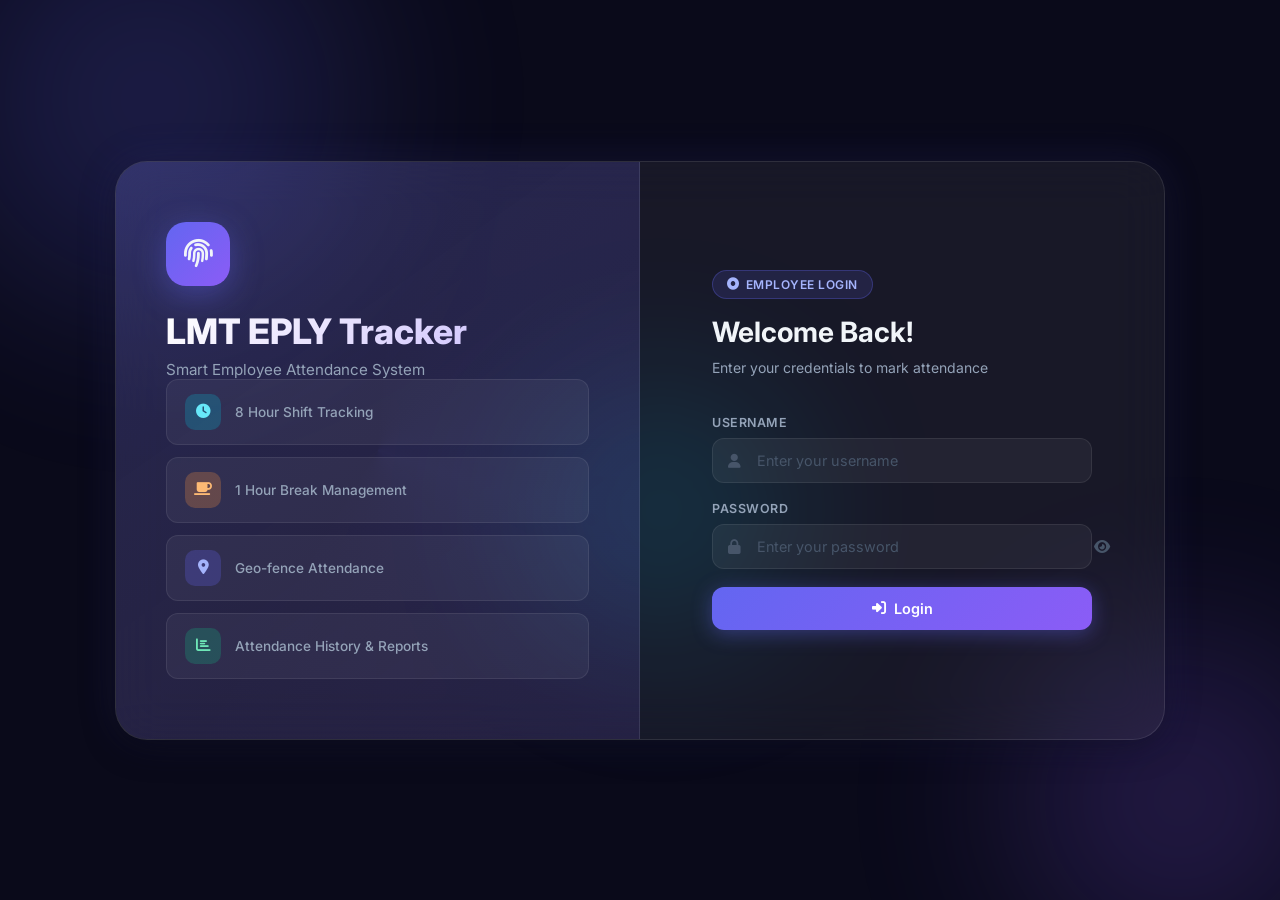
==== frontend/dashboard.html @ 4c21ff65 "Initial commit" ====
<!DOCTYPE html>
<html lang="en">
<head>
    <meta charset="UTF-8">
    <meta name="viewport" content="width=device-width, initial-scale=1.0, viewport-fit=cover">
    <meta name="theme-color" content="#0a0a1a">
    <meta name="mobile-web-app-capable" content="yes">
    <meta name="apple-mobile-web-app-status-bar-style" content="black-translucent">
    <link rel="icon" href="images/icon-192.png">
    <title>Dashboard — LMT EPLY Tracker</title>
    <link rel="manifest" href="manifest.json">
    <link rel="stylesheet" href="css/style.css">
    <link rel="stylesheet" href="https://cdnjs.cloudflare.com/ajax/libs/font-awesome/6.4.0/css/all.min.css">
</head>
<body class="dashboard-body">

<div class="bg-orbs"><div class="orb orb-1"></div><div class="orb orb-2"></div><div class="orb orb-3"></div></div>

<!-- NAVBAR -->
<nav class="navbar">
    <div class="nav-brand">
        <div class="nav-brand-icon"><i class="fas fa-fingerprint"></i></div>
        <span>LMT EPLY Tracker</span>
    </div>
    <div class="nav-center">
        <span class="nav-date" id="currentDate"></span>
        <span class="nav-time" id="currentTime"></span>
    </div>
    <div class="nav-right">
        <!-- Admin Panel link — sirf admin ko dikhega -->
        <a href="admin-panel.html" id="adminLink" class="nav-tab-btn" style="display:none;">
            <i class="fas fa-shield-halved"></i> Admin Panel
        </a>
        <div class="nav-employee">
            <div class="avatar" id="navAvatar">A</div>
            <div class="nav-info">
                <span class="nav-name" id="navName">Loading...</span>
                <span class="nav-dept" id="navDept">—</span>
            </div>
        </div>
        <button class="btn-logout" onclick="handleLogout()">
            <i class="fas fa-arrow-right-from-bracket"></i> Logout
        </button>
    </div>
</nav>

<div class="dashboard-container">

    <!-- Welcome -->
    <div class="welcome-banner">
        <div class="welcome-text">
            <h2 id="welcomeMsg">Good Morning!</h2>
            <p id="welcomeSubtitle">Aaj bhi accha kaam karo 💪</p>
        </div>
        <div style="display:flex; gap:12px; align-items:center; flex-wrap:wrap;">
            <div class="shift-badge"><i class="fas fa-briefcase"></i> Shift: 8 Hrs | Break: 1 Hr</div>
            <a href="leave.html" class="shift-badge" style="text-decoration:none; color:inherit; cursor:pointer;">
                <i class="fas fa-calendar-check" style="color:#a5b4fc;"></i>
                Leave: <span id="leaveBalance">—</span>
            </a>
        </div>
    </div>

    <!-- Violation Banner -->
    <div id="violationBanner" class="violation-banner" style="display:none;"></div>

    <!-- Stats -->
    <div class="stats-grid">
        <div class="stat-card">
            <div class="stat-icon green"><i class="fas fa-right-to-bracket"></i></div>
            <div class="stat-info"><span class="stat-label">Login Time</span><span class="stat-value" id="loginTimeDisplay">—</span></div>
        </div>
        <div class="stat-card">
            <div class="stat-icon blue"><i class="fas fa-clock"></i></div>
            <div class="stat-info"><span class="stat-label">Work Hours</span><span class="stat-value" id="workHoursDisplay">0m</span></div>
        </div>
        <div class="stat-card">
            <div class="stat-icon orange"><i class="fas fa-mug-hot"></i></div>
            <div class="stat-info"><span class="stat-label">Break Used</span><span class="stat-value" id="breakTimeDisplay">0m / 60m</span></div>
        </div>
        <div class="stat-card">
            <div class="stat-icon purple"><i class="fas fa-chart-pie"></i></div>
            <div class="stat-info"><span class="stat-label">Status</span><span class="stat-value" id="statusDisplay"><span class="badge badge-present">Present</span></span></div>
        </div>
    </div>

    <!-- Main Panel -->
    <div class="main-panel">

        <!-- Timer Card -->
        <div class="timer-card">
            <div class="card-header">
                <div class="card-header-icon"><i class="fas fa-stopwatch"></i></div>
                <h3>Shift Timer</h3>
                <!-- Geo Status -->
                <div id="geoStatus" class="geo-status" style="margin-left:auto;"></div>
            </div>

            <div class="big-timer" id="shiftTimer">00:00:00</div>

            <div class="progress-section">
                <div class="progress-label"><span>Shift Progress</span><span id="progressPercent">0%</span></div>
                <div class="progress-track"><div class="progress-fill" id="shiftProgress" style="width:0%"></div></div>
                <div class="progress-milestones"><span>0h</span><span>4h</span><span>8h</span></div>
            </div>

            <div class="progress-section">
                <div class="progress-label">
                    <span><i class="fas fa-mug-hot" style="color:#fdba74;margin-right:4px;"></i>Break</span>
                    <span id="breakPercent">0%</span>
                </div>
                <div class="progress-track thin"><div class="progress-fill orange" id="breakProgress" style="width:0%"></div></div>
            </div>

            <!-- Break Active Banner -->
            <div id="breakStatusBanner" class="break-banner" style="display:none;">
                <i class="fas fa-mug-hot fa-beat"></i>
                <div>
                    <div>Break chal rahi hai — <strong id="breakTimer">00:00</strong></div>
                    <small id="breakTypeBadge" style="opacity:0.7; font-size:0.75rem;"></small>
                </div>
            </div>

            <div class="action-buttons">
                <button class="btn-break-start" id="breakStartBtn" onclick="startBreak()">
                    <i class="fas fa-mug-hot"></i> Start Break
                </button>
                <button class="btn-break-end" id="breakEndBtn" onclick="endBreak()" style="display:none;">
                    <i class="fas fa-play"></i> End Break
                </button>
            </div>
        </div>

        <!-- History Card -->
        <div class="history-card">
            <div class="card-header">
                <div class="card-header-icon"><i class="fas fa-calendar-days"></i></div>
                <h3>Attendance History</h3>
            </div>
            <div class="history-table-wrapper">
                <table class="history-table">
                    <thead>
                        <tr><th>Date</th><th>Login</th><th>Logout</th><th>Hours</th><th>Break</th><th>Status</th></tr>
                    </thead>
                    <tbody id="historyTableBody">
                        <tr><td colspan="6" class="loading-row"><i class="fas fa-spinner fa-spin"></i></td></tr>
                    </tbody>
                </table>
            </div>
        </div>

    </div>
</div>

<!-- Logout Modal -->
<div id="logoutModal" class="modal" style="display:none;">
    <div class="modal-box">
        <div class="modal-icon"><i class="fas fa-arrow-right-from-bracket"></i></div>
        <h3>Confirm Logout?</h3>
        <p>Your shift summary will be saved.</p>
        <div class="modal-actions">
            <button class="btn-secondary" onclick="closeModal()"><i class="fas fa-xmark"></i> Cancel</button>
            <button class="btn-danger" onclick="confirmLogout()"><i class="fas fa-check"></i> Logout</button>
        </div>
    </div>
</div>

<!-- Summary Modal -->
<div id="summaryModal" class="modal" style="display:none;">
    <div class="modal-box">
        <div class="modal-icon success"><i class="fas fa-circle-check"></i></div>
        <h3>Aaj Ka Din Khatam! 🎉</h3>
        <div id="summaryContent" class="summary-content"></div>
        <button class="btn-primary" onclick="window.location.href='login.html'">
            <i class="fas fa-home"></i> Go to Login
        </button>
    </div>
</div>

<script src="js/app.js"></script>
<script src="js/dashboard.js"></script>
<script>
    if ('serviceWorker' in navigator) {
        navigator.serviceWorker.register('sw.js').catch(() => {});
    }
</script>
</body>
</html>
---- frontend/css/style.css ----
/* ─────────────────────────────────────────
   ROOT VARIABLES & RESET
───────────────────────────────────────── */
@import url('https://fonts.googleapis.com/css2?family=Inter:wght@300;400;500;600;700;800&display=swap');

* {
    margin: 0;
    padding: 0;
    box-sizing: border-box;
}

:root {
    --primary: #6366f1;
    --primary-glow: rgba(99,102,241,0.4);
    --secondary: #8b5cf6;
    --accent: #06b6d4;
    --success: #10b981;
    --warning: #f59e0b;
    --danger: #f43f5e;
    --orange: #fb923c;

    --bg-dark: #0a0a1a;
    --bg-card: rgba(255,255,255,0.04);
    --bg-card-hover: rgba(255,255,255,0.07);
    --glass: rgba(255,255,255,0.06);
    --glass-border: rgba(255,255,255,0.1);

    --text: #f1f5f9;
    --text-muted: #94a3b8;
    --text-dim: #475569;

    --radius: 16px;
    --radius-lg: 24px;
    --radius-xl: 32px;
    --shadow-glow: 0 0 40px rgba(99,102,241,0.15);
    --shadow-card: 0 8px 32px rgba(0,0,0,0.4);
    --transition: all 0.3s cubic-bezier(0.4,0,0.2,1);
}

body {
    font-family: 'Inter', sans-serif;
    background: var(--bg-dark);
    color: var(--text);
    min-height: 100vh;
    overflow-x: hidden;
}

/* ─────────────────────────────────────────
   ANIMATED BACKGROUND
───────────────────────────────────────── */
.bg-orbs {
    position: fixed;
    inset: 0;
    pointer-events: none;
    z-index: 0;
    overflow: hidden;
}

.orb {
    position: absolute;
    border-radius: 50%;
    filter: blur(80px);
    opacity: 0.25;
    animation: drift 12s ease-in-out infinite alternate;
}

.orb-1 {
    width: 500px; height: 500px;
    background: radial-gradient(circle, #6366f1, transparent);
    top: -150px; left: -100px;
    animation-delay: 0s;
}
.orb-2 {
    width: 400px; height: 400px;
    background: radial-gradient(circle, #8b5cf6, transparent);
    bottom: -100px; right: -100px;
    animation-delay: 3s;
}
.orb-3 {
    width: 300px; height: 300px;
    background: radial-gradient(circle, #06b6d4, transparent);
    top: 40%; left: 40%;
    animation-delay: 6s;
}

@keyframes drift {
    0%   { transform: translate(0, 0) scale(1); }
    100% { transform: translate(30px, 40px) scale(1.1); }
}


/* ─────────────────────────────────────────
   LOGIN PAGE
───────────────────────────────────────── */
.login-body {
    display: flex;
    align-items: center;
    justify-content: center;
    min-height: 100vh;
    padding: 20px;
    position: relative;
}

.login-wrapper {
    position: relative;
    z-index: 1;
    width: 100%;
    max-width: 1050px;
    display: grid;
    grid-template-columns: 1fr 1fr;
    gap: 0;
    background: var(--glass);
    border: 1px solid var(--glass-border);
    border-radius: var(--radius-xl);
    overflow: hidden;
    backdrop-filter: blur(24px);
    box-shadow: var(--shadow-card), var(--shadow-glow);
}

/* Left Panel */
.login-left {
    padding: 60px 50px;
    background: linear-gradient(145deg, rgba(99,102,241,0.2), rgba(139,92,246,0.1));
    border-right: 1px solid var(--glass-border);
    display: flex;
    flex-direction: column;
    justify-content: space-between;
    position: relative;
    overflow: hidden;
}

.login-left::before {
    content: '';
    position: absolute;
    top: -50%;
    left: -50%;
    width: 200%;
    height: 200%;
    background: conic-gradient(from 0deg, transparent 0%, rgba(99,102,241,0.05) 30%, transparent 60%);
    animation: rotate 20s linear infinite;
}

@keyframes rotate {
    to { transform: rotate(360deg); }
}

.brand-section {
    position: relative;
    z-index: 1;
}

.brand-logo {
    width: 64px;
    height: 64px;
    background: linear-gradient(135deg, var(--primary), var(--secondary));
    border-radius: 20px;
    display: flex;
    align-items: center;
    justify-content: center;
    font-size: 1.8rem;
    margin-bottom: 24px;
    box-shadow: 0 8px 32px var(--primary-glow);
}

.brand-section h1 {
    font-size: 2.2rem;
    font-weight: 800;
    background: linear-gradient(135deg, #fff 0%, #c4b5fd 100%);
    -webkit-background-clip: text;
    -webkit-text-fill-color: transparent;
    background-clip: text;
    margin-bottom: 8px;
}

.brand-section p {
    color: var(--text-muted);
    font-size: 0.95rem;
}

.features-list {
    position: relative;
    z-index: 1;
    display: flex;
    flex-direction: column;
    gap: 12px;
}

.feature-chip {
    display: flex;
    align-items: center;
    gap: 14px;
    padding: 14px 18px;
    background: rgba(255,255,255,0.05);
    border: 1px solid rgba(255,255,255,0.08);
    border-radius: 12px;
    transition: var(--transition);
}

.feature-chip:hover {
    background: rgba(255,255,255,0.09);
    border-color: rgba(99,102,241,0.4);
    transform: translateX(4px);
}

.feature-chip-icon {
    width: 36px;
    height: 36px;
    border-radius: 10px;
    display: flex;
    align-items: center;
    justify-content: center;
    font-size: 0.9rem;
    flex-shrink: 0;
}

.ic-purple { background: rgba(99,102,241,0.25); color: #a5b4fc; }
.ic-cyan   { background: rgba(6,182,212,0.25);  color: #67e8f9; }
.ic-orange { background: rgba(251,146,60,0.25); color: #fdba74; }
.ic-green  { background: rgba(16,185,129,0.25); color: #6ee7b7; }

.feature-chip span {
    font-size: 0.85rem;
    color: var(--text-muted);
    font-weight: 500;
}

/* Right Panel */
.login-right {
    padding: 60px 50px;
    display: flex;
    align-items: center;
    justify-content: center;
}

.login-box {
    width: 100%;
    max-width: 380px;
}

.login-header {
    margin-bottom: 36px;
}

.login-header .step-badge {
    display: inline-flex;
    align-items: center;
    gap: 6px;
    padding: 6px 14px;
    background: rgba(99,102,241,0.15);
    border: 1px solid rgba(99,102,241,0.3);
    border-radius: 20px;
    font-size: 0.75rem;
    color: #a5b4fc;
    font-weight: 600;
    text-transform: uppercase;
    letter-spacing: 0.5px;
    margin-bottom: 16px;
}

.login-header h2 {
    font-size: 1.75rem;
    font-weight: 700;
    color: var(--text);
    margin-bottom: 8px;
}

.login-header p {
    color: var(--text-muted);
    font-size: 0.875rem;
    line-height: 1.6;
}

/* Steps */
.step { display: none; }
.step.active { display: block; }

/* Input Groups */
.input-group {
    margin-bottom: 18px;
}

.input-label {
    display: block;
    font-size: 0.78rem;
    font-weight: 600;
    color: var(--text-muted);
    margin-bottom: 8px;
    text-transform: uppercase;
    letter-spacing: 0.5px;
}

.input-wrap {
    position: relative;
}

.input-wrap i {
    position: absolute;
    left: 16px;
    top: 50%;
    transform: translateY(-50%);
    color: var(--text-dim);
    font-size: 0.9rem;
    z-index: 1;
}

.input-wrap input {
    width: 100%;
    padding: 13px 16px 13px 44px;
    background: rgba(255,255,255,0.05);
    border: 1px solid rgba(255,255,255,0.08);
    border-radius: 12px;
    font-family: 'Inter', sans-serif;
    font-size: 0.9rem;
    color: var(--text);
    outline: none;
    transition: var(--transition);
}

.input-wrap input::placeholder { color: var(--text-dim); }

.input-wrap input:focus {
    border-color: rgba(99,102,241,0.6);
    background: rgba(99,102,241,0.08);
    box-shadow: 0 0 0 3px rgba(99,102,241,0.1);
}

.toggle-pass {
    position: absolute;
    right: 14px;
    top: 50%;
    transform: translateY(-50%);
    background: none;
    border: none;
    cursor: pointer;
    color: var(--text-dim);
    font-size: 0.9rem;
    z-index: 1;
    transition: color 0.2s;
}
.toggle-pass:hover { color: var(--text-muted); }

/* Buttons */
.btn-primary {
    width: 100%;
    padding: 13px;
    background: linear-gradient(135deg, var(--primary), var(--secondary));
    color: white;
    border: none;
    border-radius: 12px;
    font-family: 'Inter', sans-serif;
    font-size: 0.9rem;
    font-weight: 600;
    cursor: pointer;
    transition: var(--transition);
    display: flex;
    align-items: center;
    justify-content: center;
    gap: 8px;
    box-shadow: 0 4px 20px var(--primary-glow);
}

.btn-primary:hover {
    transform: translateY(-2px);
    box-shadow: 0 8px 30px var(--primary-glow);
}

.btn-primary:disabled {
    opacity: 0.4;
    cursor: not-allowed;
    transform: none;
    box-shadow: none;
}

.btn-secondary {
    padding: 12px 22px;
    background: rgba(255,255,255,0.05);
    color: var(--text-muted);
    border: 1px solid rgba(255,255,255,0.1);
    border-radius: 12px;
    font-family: 'Inter', sans-serif;
    font-size: 0.875rem;
    font-weight: 500;
    cursor: pointer;
    transition: var(--transition);
    display: flex;
    align-items: center;
    gap: 8px;
}

.btn-secondary:hover {
    background: rgba(255,255,255,0.09);
    color: var(--text);
}

.btn-danger {
    padding: 12px 22px;
    background: linear-gradient(135deg, var(--danger), #e11d48);
    color: white;
    border: none;
    border-radius: 12px;
    font-family: 'Inter', sans-serif;
    font-size: 0.875rem;
    font-weight: 600;
    cursor: pointer;
    transition: var(--transition);
    display: flex;
    align-items: center;
    gap: 8px;
    box-shadow: 0 4px 20px rgba(244,63,94,0.3);
}

.btn-danger:hover {
    transform: translateY(-2px);
    box-shadow: 0 8px 30px rgba(244,63,94,0.4);
}

/* Face Section */
.face-verify-section h3 {
    font-size: 1rem;
    font-weight: 600;
    margin-bottom: 6px;
    color: var(--text);
}
.face-verify-section > p {
    color: var(--text-muted);
    font-size: 0.82rem;
    margin-bottom: 18px;
}

.camera-container {
    position: relative;
    width: 100%;
    max-width: 320px;
    margin: 0 auto 14px;
    border-radius: var(--radius);
    overflow: hidden;
    background: #000;
    border: 1px solid var(--glass-border);
    box-shadow: 0 0 30px rgba(99,102,241,0.2);
}

#video {
    width: 100%;
    display: block;
    border-radius: var(--radius);
}

.face-overlay {
    position: absolute;
    top: 0; left: 0;
    width: 100%; height: 100%;
}

.camera-frame {
    position: absolute;
    inset: 0;
    pointer-events: none;
}

.corner {
    position: absolute;
    width: 22px; height: 22px;
    border-color: var(--primary);
    border-style: solid;
}
.corner.tl { top: 12px; left: 12px; border-width: 3px 0 0 3px; border-radius: 4px 0 0 0; }
.corner.tr { top: 12px; right: 12px; border-width: 3px 3px 0 0; border-radius: 0 4px 0 0; }
.corner.bl { bottom: 12px; left: 12px; border-width: 0 0 3px 3px; border-radius: 0 0 0 4px; }
.corner.br { bottom: 12px; right: 12px; border-width: 0 3px 3px 0; border-radius: 0 0 4px 0; }

.face-status {
    text-align: center;
    font-size: 0.82rem;
    padding: 10px 14px;
    border-radius: 10px;
    background: rgba(255,255,255,0.04);
    border: 1px solid rgba(255,255,255,0.08);
    color: var(--text-muted);
    margin-bottom: 14px;
}

.face-status.success {
    background: rgba(16,185,129,0.1);
    border-color: rgba(16,185,129,0.3);
    color: #6ee7b7;
}

.face-status.error {
    background: rgba(244,63,94,0.1);
    border-color: rgba(244,63,94,0.3);
    color: #fda4af;
}

.face-actions {
    display: flex;
    gap: 10px;
}
.face-actions .btn-primary { flex: 1; }

/* Loading */
.loading-screen {
    text-align: center;
    padding: 50px 0;
}

.spinner-large {
    width: 52px; height: 52px;
    border: 3px solid rgba(99,102,241,0.15);
    border-top: 3px solid var(--primary);
    border-radius: 50%;
    animation: spin 0.8s linear infinite;
    margin: 0 auto 18px;
}

@keyframes spin { to { transform: rotate(360deg); } }

/* Error Message */
.error-msg {
    margin-top: 14px;
    padding: 12px 16px;
    background: rgba(244,63,94,0.1);
    border: 1px solid rgba(244,63,94,0.25);
    color: #fda4af;
    border-radius: 10px;
    font-size: 0.82rem;
    display: flex;
    align-items: center;
    gap: 10px;
}


/* ─────────────────────────────────────────
   DASHBOARD
───────────────────────────────────────── */
.dashboard-body {
    background: var(--bg-dark);
    min-height: 100vh;
    position: relative;
}

/* Navbar */
.navbar {
    position: sticky;
    top: 0;
    z-index: 100;
    height: 68px;
    padding: 0 28px;
    display: flex;
    align-items: center;
    justify-content: space-between;
    background: rgba(10,10,26,0.8);
    border-bottom: 1px solid var(--glass-border);
    backdrop-filter: blur(20px);
}

.nav-brand {
    display: flex;
    align-items: center;
    gap: 10px;
    font-size: 1.2rem;
    font-weight: 800;
}

.nav-brand-icon {
    width: 36px; height: 36px;
    background: linear-gradient(135deg, var(--primary), var(--secondary));
    border-radius: 10px;
    display: flex;
    align-items: center;
    justify-content: center;
    font-size: 0.95rem;
    box-shadow: 0 4px 12px var(--primary-glow);
}

.nav-brand span {
    background: linear-gradient(135deg, #fff, #c4b5fd);
    -webkit-background-clip: text;
    -webkit-text-fill-color: transparent;
    background-clip: text;
}

.nav-center {
    display: flex;
    flex-direction: column;
    align-items: center;
    gap: 1px;
}

.nav-date {
    font-size: 0.72rem;
    color: var(--text-dim);
    font-weight: 500;
}

.nav-time {
    font-size: 1.05rem;
    font-weight: 700;
    color: var(--text);
    font-variant-numeric: tabular-nums;
}

.nav-right {
    display: flex;
    align-items: center;
    gap: 16px;
}

.nav-employee {
    display: flex;
    align-items: center;
    gap: 10px;
}

.avatar {
    width: 38px; height: 38px;
    background: linear-gradient(135deg, var(--primary), var(--secondary));
    border-radius: 50%;
    display: flex;
    align-items: center;
    justify-content: center;
    font-size: 0.85rem;
    color: white;
    font-weight: 700;
    box-shadow: 0 0 0 2px rgba(99,102,241,0.3);
}

.nav-info { display: flex; flex-direction: column; }
.nav-name { font-size: 0.85rem; font-weight: 600; color: var(--text); }
.nav-dept { font-size: 0.72rem; color: var(--text-dim); }

.btn-logout {
    padding: 7px 18px;
    background: rgba(244,63,94,0.1);
    color: #fda4af;
    border: 1px solid rgba(244,63,94,0.25);
    border-radius: 10px;
    font-family: 'Inter', sans-serif;
    font-size: 0.8rem;
    font-weight: 600;
    cursor: pointer;
    transition: var(--transition);
    display: flex;
    align-items: center;
    gap: 7px;
}

.btn-logout:hover {
    background: rgba(244,63,94,0.2);
    border-color: rgba(244,63,94,0.4);
    color: #fff;
}

/* Dashboard Container */
.dashboard-container {
    max-width: 1280px;
    margin: 0 auto;
    padding: 28px 28px 40px;
    position: relative;
    z-index: 1;
}

/* Welcome Banner */
.welcome-banner {
    background: linear-gradient(135deg, rgba(99,102,241,0.2), rgba(139,92,246,0.1));
    border: 1px solid rgba(99,102,241,0.2);
    border-radius: var(--radius-lg);
    padding: 24px 30px;
    display: flex;
    justify-content: space-between;
    align-items: center;
    margin-bottom: 24px;
    backdrop-filter: blur(10px);
    overflow: hidden;
    position: relative;
}

.welcome-banner::before {
    content: '';
    position: absolute;
    top: -40px; right: -40px;
    width: 160px; height: 160px;
    background: radial-gradient(circle, rgba(99,102,241,0.2), transparent 70%);
    border-radius: 50%;
}

.welcome-text h2 {
    font-size: 1.4rem;
    font-weight: 700;
    background: linear-gradient(135deg, #fff, #c4b5fd);
    -webkit-background-clip: text;
    -webkit-text-fill-color: transparent;
    background-clip: text;
    margin-bottom: 4px;
}

.welcome-text p {
    color: var(--text-muted);
    font-size: 0.875rem;
}

.shift-badge {
    display: flex;
    align-items: center;
    gap: 8px;
    padding: 10px 18px;
    background: rgba(255,255,255,0.06);
    border: 1px solid rgba(255,255,255,0.1);
    border-radius: 12px;
    font-size: 0.82rem;
    color: var(--text-muted);
    font-weight: 500;
    white-space: nowrap;
}

.shift-badge i { color: #a5b4fc; }

/* Stats Grid */
.stats-grid {
    display: grid;
    grid-template-columns: repeat(4, 1fr);
    gap: 16px;
    margin-bottom: 24px;
}

.stat-card {
    background: var(--bg-card);
    border: 1px solid var(--glass-border);
    border-radius: var(--radius);
    padding: 20px;
    display: flex;
    align-items: center;
    gap: 14px;
    backdrop-filter: blur(12px);
    transition: var(--transition);
    cursor: default;
}

.stat-card:hover {
    background: var(--bg-card-hover);
    border-color: rgba(99,102,241,0.25);
    transform: translateY(-3px);
    box-shadow: 0 8px 30px rgba(0,0,0,0.3);
}

.stat-icon {
    width: 48px; height: 48px;
    border-radius: 14px;
    display: flex;
    align-items: center;
    justify-content: center;
    font-size: 1.15rem;
    flex-shrink: 0;
}

.stat-icon.green  { background: rgba(16,185,129,0.15); color: #6ee7b7; }
.stat-icon.blue   { background: rgba(59,130,246,0.15); color: #93c5fd; }
.stat-icon.orange { background: rgba(251,146,60,0.15); color: #fdba74; }
.stat-icon.purple { background: rgba(139,92,246,0.15); color: #c4b5fd; }

.stat-info { display: flex; flex-direction: column; gap: 3px; }
.stat-label { font-size: 0.72rem; color: var(--text-dim); font-weight: 600; text-transform: uppercase; letter-spacing: 0.5px; }
.stat-value { font-size: 1.2rem; font-weight: 700; color: var(--text); }

/* Main Panel */
.main-panel {
    display: grid;
    grid-template-columns: 420px 1fr;
    gap: 20px;
}

/* Timer Card */
.timer-card {
    background: var(--bg-card);
    border: 1px solid var(--glass-border);
    border-radius: var(--radius-lg);
    padding: 28px;
    backdrop-filter: blur(12px);
}

.card-header {
    display: flex;
    align-items: center;
    gap: 10px;
    margin-bottom: 24px;
}

.card-header-icon {
    width: 32px; height: 32px;
    background: rgba(99,102,241,0.15);
    border-radius: 9px;
    display: flex;
    align-items: center;
    justify-content: center;
    color: #a5b4fc;
    font-size: 0.85rem;
}

.card-header h3 {
    font-size: 0.9rem;
    font-weight: 600;
    color: var(--text-muted);
}

/* Big Timer */
.big-timer {
    font-size: 3.2rem;
    font-weight: 800;
    text-align: center;
    letter-spacing: 4px;
    margin-bottom: 28px;
    font-variant-numeric: tabular-nums;
    background: linear-gradient(135deg, #fff 0%, #c4b5fd 100%);
    -webkit-background-clip: text;
    -webkit-text-fill-color: transparent;
    background-clip: text;
    text-shadow: none;
}

/* Progress */
.progress-section { margin-bottom: 18px; }

.progress-label {
    display: flex;
    justify-content: space-between;
    font-size: 0.75rem;
    color: var(--text-dim);
    margin-bottom: 7px;
    font-weight: 500;
}

.progress-label span:last-child { color: var(--text-muted); font-weight: 600; }

.progress-track {
    height: 8px;
    background: rgba(255,255,255,0.06);
    border-radius: 20px;
    overflow: hidden;
}

.progress-track.thin { height: 5px; }

.progress-fill {
    height: 100%;
    background: linear-gradient(90deg, var(--primary), var(--secondary));
    border-radius: 20px;
    transition: width 1s ease;
    position: relative;
}

.progress-fill::after {
    content: '';
    position: absolute;
    right: 0; top: 0; bottom: 0;
    width: 6px;
    background: white;
    border-radius: 50%;
    opacity: 0.8;
}

.progress-fill.orange {
    background: linear-gradient(90deg, var(--warning), var(--orange));
}

.progress-milestones {
    display: flex;
    justify-content: space-between;
    font-size: 0.68rem;
    color: var(--text-dim);
    margin-top: 5px;
}

/* Break Banner */
.break-banner {
    background: rgba(251,146,60,0.1);
    border: 1px solid rgba(251,146,60,0.25);
    color: #fdba74;
    padding: 12px 16px;
    border-radius: 12px;
    display: flex;
    align-items: center;
    gap: 10px;
    font-size: 0.85rem;
    font-weight: 500;
    margin-bottom: 18px;
    animation: pulse-border 2s infinite;
}

@keyframes pulse-border {
    0%, 100% { border-color: rgba(251,146,60,0.25); }
    50% { border-color: rgba(251,146,60,0.6); }
}

/* Action Buttons */
.action-buttons { display: flex; gap: 10px; }

.btn-break-start {
    flex: 1;
    padding: 12px;
    background: linear-gradient(135deg, rgba(251,146,60,0.2), rgba(245,158,11,0.15));
    color: #fdba74;
    border: 1px solid rgba(251,146,60,0.3);
    border-radius: 12px;
    font-family: 'Inter', sans-serif;
    font-size: 0.875rem;
    font-weight: 600;
    cursor: pointer;
    transition: var(--transition);
    display: flex;
    align-items: center;
    justify-content: center;
    gap: 8px;
}

.btn-break-start:hover {
    background: linear-gradient(135deg, rgba(251,146,60,0.3), rgba(245,158,11,0.25));
    border-color: rgba(251,146,60,0.5);
    transform: translateY(-2px);
}

.btn-break-end {
    flex: 1;
    padding: 12px;
    background: linear-gradient(135deg, rgba(16,185,129,0.2), rgba(5,150,105,0.15));
    color: #6ee7b7;
    border: 1px solid rgba(16,185,129,0.3);
    border-radius: 12px;
    font-family: 'Inter', sans-serif;
    font-size: 0.875rem;
    font-weight: 600;
    cursor: pointer;
    transition: var(--transition);
    display: flex;
    align-items: center;
    justify-content: center;
    gap: 8px;
}

.btn-break-end:hover {
    background: linear-gradient(135deg, rgba(16,185,129,0.3), rgba(5,150,105,0.25));
    border-color: rgba(16,185,129,0.5);
    transform: translateY(-2px);
}

/* History Card */
.history-card {
    background: var(--bg-card);
    border: 1px solid var(--glass-border);
    border-radius: var(--radius-lg);
    padding: 28px;
    backdrop-filter: blur(12px);
    display: flex;
    flex-direction: column;
}

.history-table-wrapper {
    overflow-x: auto;
    overflow-y: auto;
    max-height: 400px;
    margin-top: 4px;
    flex: 1;
}

.history-table {
    width: 100%;
    border-collapse: collapse;
    font-size: 0.85rem;
}

.history-table thead th {
    padding: 10px 14px;
    text-align: left;
    background: rgba(255,255,255,0.03);
    color: var(--text-dim);
    font-weight: 600;
    font-size: 0.72rem;
    text-transform: uppercase;
    letter-spacing: 0.5px;
    position: sticky;
    top: 0;
    z-index: 1;
    border-bottom: 1px solid var(--glass-border);
}

.history-table tbody td {
    padding: 12px 14px;
    border-bottom: 1px solid rgba(255,255,255,0.04);
    color: var(--text-muted);
}

.history-table tbody tr:hover td {
    background: rgba(255,255,255,0.03);
    color: var(--text);
}

.loading-row {
    text-align: center;
    color: var(--text-dim);
    padding: 30px !important;
}

/* Badges */
.badge {
    padding: 4px 10px;
    border-radius: 20px;
    font-size: 0.72rem;
    font-weight: 600;
    display: inline-block;
}

.badge-present  { background: rgba(16,185,129,0.15); color: #6ee7b7; border: 1px solid rgba(16,185,129,0.25); }
.badge-absent   { background: rgba(244,63,94,0.15);  color: #fda4af; border: 1px solid rgba(244,63,94,0.25); }
.badge-half_day { background: rgba(245,158,11,0.15); color: #fcd34d; border: 1px solid rgba(245,158,11,0.25); }

/* Modal */
.modal {
    position: fixed;
    inset: 0;
    background: rgba(0,0,0,0.7);
    display: flex;
    align-items: center;
    justify-content: center;
    z-index: 1000;
    backdrop-filter: blur(8px);
}

.modal-box {
    background: #0f0f23;
    border: 1px solid var(--glass-border);
    border-radius: var(--radius-lg);
    padding: 40px;
    max-width: 420px;
    width: 90%;
    text-align: center;
    box-shadow: var(--shadow-card), var(--shadow-glow);
    animation: modal-in 0.25s cubic-bezier(0.34,1.56,0.64,1);
}

@keyframes modal-in {
    from { transform: scale(0.85); opacity: 0; }
    to   { transform: scale(1); opacity: 1; }
}

.modal-icon {
    width: 64px; height: 64px;
    background: rgba(244,63,94,0.15);
    color: #fda4af;
    border: 1px solid rgba(244,63,94,0.25);
    border-radius: 50%;
    display: flex;
    align-items: center;
    justify-content: center;
    font-size: 1.6rem;
    margin: 0 auto 20px;
}

.modal-icon.success {
    background: rgba(16,185,129,0.15);
    color: #6ee7b7;
    border-color: rgba(16,185,129,0.25);
}

.modal-box h3 {
    font-size: 1.2rem;
    font-weight: 700;
    color: var(--text);
    margin-bottom: 8px;
}

.modal-box p {
    color: var(--text-muted);
    margin-bottom: 24px;
    font-size: 0.875rem;
}

.modal-actions {
    display: flex;
    gap: 10px;
    justify-content: center;
}

/* Summary */
.summary-content {
    background: rgba(255,255,255,0.03);
    border: 1px solid var(--glass-border);
    border-radius: var(--radius);
    padding: 16px;
    margin-bottom: 24px;
    text-align: left;
}

.summary-row {
    display: flex;
    justify-content: space-between;
    padding: 8px 0;
    border-bottom: 1px solid rgba(255,255,255,0.05);
    font-size: 0.875rem;
}

.summary-row:last-child { border-bottom: none; }
.summary-row .label { color: var(--text-dim); }
.summary-row .value { font-weight: 600; color: var(--text); }

/* Scrollbar */
::-webkit-scrollbar { width: 5px; height: 5px; }
::-webkit-scrollbar-track { background: transparent; }
::-webkit-scrollbar-thumb { background: rgba(255,255,255,0.1); border-radius: 10px; }
::-webkit-scrollbar-thumb:hover { background: rgba(255,255,255,0.2); }

/* ─────────────────────────────────────────
   RESPONSIVE
───────────────────────────────────────── */
@media (max-width: 900px) {
    .login-wrapper { grid-template-columns: 1fr; }
    .login-left { padding: 36px 30px; }
    .features-list { display: none; }
    .stats-grid { grid-template-columns: repeat(2, 1fr); }
    .main-panel { grid-template-columns: 1fr; }
    .nav-center { display: none; }
}

@media (max-width: 600px) {
    .stats-grid { grid-template-columns: 1fr 1fr; }
    .navbar { padding: 0 16px; }
    .dashboard-container { padding: 16px; }
    .welcome-banner { flex-direction: column; gap: 14px; text-align: center; }
    .shift-badge { display: none; }
    .login-left { display: none; }
    .login-wrapper { grid-template-columns: 1fr; max-width: 420px; }
    .login-right { padding: 40px 28px; }
}

/* ── TOAST ───────────────────────────────────────────────────────────────── */
#toast-container {
    position: fixed; bottom: 24px; right: 24px;
    display: flex; flex-direction: column; gap: 10px; z-index: 9999;
}
.toast {
    padding: 13px 20px;
    border-radius: 12px;
    font-size: 0.875rem; font-weight: 500;
    display: flex; align-items: center; gap: 10px;
    backdrop-filter: blur(16px);
    border: 1px solid var(--glass-border);
    transform: translateX(120%);
    transition: transform 0.35s cubic-bezier(0.34,1.56,0.64,1);
    max-width: 320px;
}
.toast.show { transform: translateX(0); }
.toast-success { background: rgba(16,185,129,0.15); color: #6ee7b7; border-color: rgba(16,185,129,0.3); }
.toast-error   { background: rgba(244,63,94,0.15);  color: #fda4af; border-color: rgba(244,63,94,0.3); }
.toast-warning { background: rgba(245,158,11,0.15); color: #fcd34d; border-color: rgba(245,158,11,0.3); }
.toast-info    { background: rgba(99,102,241,0.15); color: #a5b4fc; border-color: rgba(99,102,241,0.3); }

/* ── GEO STATUS ──────────────────────────────────────────────────────────── */
.geo-status {
    display: flex; align-items: center; gap: 6px;
    padding: 5px 12px; border-radius: 20px;
    font-size: 0.75rem; font-weight: 600;
}
.geo-inside  { background: rgba(16,185,129,0.12); color: #6ee7b7; border: 1px solid rgba(16,185,129,0.25); }
.geo-outside { background: rgba(244,63,94,0.12);  color: #fda4af; border: 1px solid rgba(244,63,94,0.25); }
.geo-dist { font-weight: 700; margin-left: 3px; }

/* ── VIOLATION BANNER ────────────────────────────────────────────────────── */
.violation-banner {
    background: rgba(245,158,11,0.1);
    border: 1px solid rgba(245,158,11,0.3);
    color: #fcd34d;
    padding: 12px 20px; border-radius: 12px;
    margin-bottom: 20px;
    display: flex; align-items: center; gap: 12px;
    font-size: 0.875rem; font-weight: 500;
    animation: pulse-border 2s infinite;
}

/* ── ADMIN PANEL ─────────────────────────────────────────────────────────── */
.nav-tab-btn {
    padding: 7px 18px;
    background: rgba(255,255,255,0.05);
    border: 1px solid rgba(255,255,255,0.1);
    border-radius: 10px;
    color: var(--text-muted);
    font-size: 0.8rem; font-weight: 600;
    cursor: pointer; text-decoration: none;
    transition: var(--transition);
    font-family: 'Inter', sans-serif;
}
.nav-tab-btn:hover, .nav-tab-btn.active {
    background: rgba(99,102,241,0.15);
    border-color: rgba(99,102,241,0.3);
    color: #a5b4fc;
}

.tab-bar {
    display: flex; gap: 10px; flex-wrap: wrap;
    margin-bottom: 24px;
    padding: 6px;
    background: var(--bg-card);
    border: 1px solid var(--glass-border);
    border-radius: var(--radius);
}
.tab-btn {
    padding: 9px 18px;
    background: transparent; border: none;
    color: var(--text-muted); font-family: 'Inter', sans-serif;
    font-size: 0.85rem; font-weight: 600;
    border-radius: 10px; cursor: pointer;
    display: flex; align-items: center; gap: 7px;
    transition: var(--transition);
}
.tab-btn:hover  { background: rgba(255,255,255,0.05); color: var(--text); }
.tab-btn.active { background: rgba(99,102,241,0.15); color: #a5b4fc; }

.tab-content { display: none; }
.tab-content.active { display: block; }

.admin-summary-grid {
    display: grid; grid-template-columns: repeat(4,1fr); gap: 16px; margin-bottom: 24px;
}
.admin-stat-card {
    background: var(--bg-card);
    border: 1px solid var(--glass-border);
    border-radius: var(--radius);
    padding: 20px; text-align: center;
    transition: var(--transition);
}
.admin-stat-card:hover { transform: translateY(-3px); }
.admin-stat-card.green { border-color: rgba(16,185,129,0.25); }
.admin-stat-card.orange { border-color: rgba(251,146,60,0.25); }
.admin-stat-card.red  { border-color: rgba(244,63,94,0.25); }
.admin-stat-card.blue { border-color: rgba(99,102,241,0.25); }
.asn { font-size: 2.2rem; font-weight: 800; color: var(--text); }
.asl { font-size: 0.75rem; color: var(--text-dim); font-weight: 600; text-transform: uppercase; letter-spacing: 0.5px; margin-top: 4px; }

.admin-sections { display: grid; grid-template-columns: repeat(3,1fr); gap: 16px; margin-bottom: 16px; }
.admin-section { background: var(--bg-card); border: 1px solid var(--glass-border); border-radius: var(--radius); padding: 18px; }
.admin-section h4 { font-size: 0.85rem; font-weight: 600; color: var(--text-muted); margin-bottom: 14px; display: flex; align-items: center; gap: 8px; }
.dot { width: 8px; height: 8px; border-radius: 50%; flex-shrink: 0; }
.dot.green { background: #10b981; }
.dot.orange { background: #fb923c; }
.dot.red { background: #f43f5e; }

.emp-list { display: flex; flex-direction: column; gap: 8px; max-height: 300px; overflow-y: auto; }
.emp-chip { display: flex; align-items: center; gap: 10px; padding: 10px; background: rgba(255,255,255,0.03); border: 1px solid rgba(255,255,255,0.06); border-radius: 10px; }
.emp-avatar { width: 32px; height: 32px; border-radius: 50%; background: linear-gradient(135deg,var(--primary),var(--secondary)); display: flex; align-items: center; justify-content: center; color: white; font-size: 0.75rem; font-weight: 700; flex-shrink: 0; }
.emp-info { flex: 1; min-width: 0; }
.emp-name { display: block; font-size: 0.83rem; font-weight: 600; color: var(--text); white-space: nowrap; overflow: hidden; text-overflow: ellipsis; }
.emp-meta { display: block; font-size: 0.72rem; color: var(--text-dim); }
.emp-time { font-size: 0.75rem; color: var(--text-muted); flex-shrink: 0; }
.emp-empty { text-align: center; color: var(--text-dim); padding: 16px; font-size: 0.83rem; }
.viol-tag { background: rgba(244,63,94,0.15); color: #fda4af; border: 1px solid rgba(244,63,94,0.25); border-radius: 6px; padding: 2px 8px; font-size: 0.7rem; font-weight: 700; }

.btn-refresh { padding: 9px 20px; background: rgba(99,102,241,0.1); border: 1px solid rgba(99,102,241,0.25); border-radius: 10px; color: #a5b4fc; font-family: 'Inter', sans-serif; font-size: 0.85rem; font-weight: 600; cursor: pointer; display: flex; align-items: center; gap: 7px; transition: var(--transition); }
.btn-refresh:hover { background: rgba(99,102,241,0.2); }

/* Violations */
.viol-card { background: var(--bg-card); border: 1px solid rgba(244,63,94,0.2); border-radius: var(--radius); padding: 18px; margin-bottom: 12px; }
.viol-header { display: flex; justify-content: space-between; align-items: flex-start; margin-bottom: 12px; }
.viol-name { display: block; font-size: 0.9rem; font-weight: 600; color: var(--text); }
.viol-meta { display: block; font-size: 0.75rem; color: var(--text-dim); }
.viol-date { font-size: 0.8rem; color: var(--text-muted); }
.viol-excess { font-size: 0.85rem; font-weight: 700; color: #fda4af; }
.viol-breaks { display: flex; flex-wrap: wrap; gap: 8px; }
.break-chip { padding: 5px 12px; background: rgba(255,255,255,0.05); border: 1px solid rgba(255,255,255,0.1); border-radius: 20px; font-size: 0.75rem; color: var(--text-muted); }
.break-chip.geo { border-color: rgba(99,102,241,0.3); color: #a5b4fc; }

/* Leave admin */
.leave-filter-btn { padding: 8px 18px; background: rgba(255,255,255,0.04); border: 1px solid rgba(255,255,255,0.1); border-radius: 10px; color: var(--text-muted); font-family: 'Inter', sans-serif; font-size: 0.85rem; font-weight: 600; cursor: pointer; transition: var(--transition); }
.leave-filter-btn:hover { background: rgba(255,255,255,0.08); }
.leave-filter-btn.active { background: rgba(99,102,241,0.15); border-color: rgba(99,102,241,0.3); color: #a5b4fc; }

.leave-admin-card { background: var(--bg-card); border: 1px solid var(--glass-border); border-radius: var(--radius); padding: 18px; margin-bottom: 12px; display: flex; flex-direction: column; gap: 12px; }
.leave-admin-info { display: flex; align-items: center; gap: 12px; }
.leave-admin-details { display: flex; flex-wrap: wrap; align-items: center; gap: 10px; }
.leave-type-badge { padding: 4px 12px; background: rgba(99,102,241,0.15); border: 1px solid rgba(99,102,241,0.25); border-radius: 20px; font-size: 0.75rem; color: #a5b4fc; font-weight: 600; }
.leave-dates { font-size: 0.82rem; color: var(--text-muted); }
.leave-reason { font-size: 0.8rem; color: var(--text-dim); font-style: italic; }
.leave-admin-actions { display: flex; gap: 10px; }
.btn-approve { padding: 8px 18px; background: rgba(16,185,129,0.15); border: 1px solid rgba(16,185,129,0.3); border-radius: 10px; color: #6ee7b7; font-family: 'Inter', sans-serif; font-size: 0.82rem; font-weight: 600; cursor: pointer; display: flex; align-items: center; gap: 6px; transition: var(--transition); }
.btn-reject  { padding: 8px 18px; background: rgba(244,63,94,0.12);  border: 1px solid rgba(244,63,94,0.25);  border-radius: 10px; color: #fda4af; font-family: 'Inter', sans-serif; font-size: 0.82rem; font-weight: 600; cursor: pointer; display: flex; align-items: center; gap: 6px; transition: var(--transition); }
.btn-approve:hover { background: rgba(16,185,129,0.25); }
.btn-reject:hover  { background: rgba(244,63,94,0.22); }

/* Office form */
.office-form-card { background: var(--bg-card); border: 1px solid var(--glass-border); border-radius: var(--radius-lg); padding: 30px; max-width: 600px; }
.office-form-card h3 { font-size: 1rem; font-weight: 700; color: var(--text); margin-bottom: 8px; display: flex; align-items: center; gap: 8px; }
.current-office-info { display: flex; align-items: center; gap: 10px; padding: 12px 16px; background: rgba(99,102,241,0.08); border: 1px solid rgba(99,102,241,0.2); border-radius: 10px; font-size: 0.85rem; color: #a5b4fc; }

/* Empty State */
.empty-state { text-align: center; padding: 50px 20px; color: var(--text-dim); }
.empty-state i { font-size: 2.5rem; margin-bottom: 12px; display: block; }
.empty-state p { font-size: 0.9rem; }

/* Leave Page */
.leave-page { max-width: 800px; margin: 0 auto; padding: 28px; }
.leave-balance-grid { display: grid; grid-template-columns: repeat(3,1fr); gap: 16px; margin-bottom: 24px; }
.leave-bal-card { background: var(--bg-card); border: 1px solid var(--glass-border); border-radius: var(--radius); padding: 20px; text-align: center; }
.lbn { font-size: 2rem; font-weight: 800; color: var(--text); }
.lbl { font-size: 0.72rem; color: var(--text-dim); text-transform: uppercase; letter-spacing: 0.5px; margin-top: 4px; }

.leave-apply-card { background: var(--bg-card); border: 1px solid var(--glass-border); border-radius: var(--radius-lg); padding: 28px; margin-bottom: 24px; }
.leave-apply-card h3 { font-size: 1rem; font-weight: 600; color: var(--text-muted); margin-bottom: 20px; display: flex; align-items: center; gap: 8px; }
.form-row { display: grid; grid-template-columns: 1fr 1fr; gap: 14px; }
select.form-select { width: 100%; padding: 13px 16px 13px 44px; background: rgba(255,255,255,0.05); border: 1px solid rgba(255,255,255,0.08); border-radius: 12px; font-family: 'Inter', sans-serif; font-size: 0.9rem; color: var(--text); outline: none; transition: var(--transition); }
select.form-select:focus { border-color: rgba(99,102,241,0.6); background: rgba(99,102,241,0.08); }
textarea.form-textarea { width: 100%; padding: 12px 16px; background: rgba(255,255,255,0.05); border: 1px solid rgba(255,255,255,0.08); border-radius: 12px; font-family: 'Inter', sans-serif; font-size: 0.9rem; color: var(--text); outline: none; resize: vertical; min-height: 80px; transition: var(--transition); }
textarea.form-textarea:focus { border-color: rgba(99,102,241,0.6); background: rgba(99,102,241,0.08); }

.my-leaves-list { background: var(--bg-card); border: 1px solid var(--glass-border); border-radius: var(--radius-lg); padding: 24px; }
.my-leaves-list h3 { font-size: 1rem; font-weight: 600; color: var(--text-muted); margin-bottom: 16px; }
.leave-item { display: flex; justify-content: space-between; align-items: center; padding: 14px; background: rgba(255,255,255,0.02); border: 1px solid rgba(255,255,255,0.05); border-radius: 12px; margin-bottom: 10px; flex-wrap: wrap; gap: 8px; }
.leave-item-left h4 { font-size: 0.875rem; font-weight: 600; color: var(--text); margin-bottom: 4px; }
.leave-item-left p { font-size: 0.78rem; color: var(--text-dim); }
.badge-pending  { background: rgba(245,158,11,0.15); color: #fcd34d; border: 1px solid rgba(245,158,11,0.25); }
.badge-approved { background: rgba(16,185,129,0.15); color: #6ee7b7; border: 1px solid rgba(16,185,129,0.25); }
.badge-rejected { background: rgba(244,63,94,0.15);  color: #fda4af; border: 1px solid rgba(244,63,94,0.25); }

@media (max-width: 768px) {
    .admin-summary-grid { grid-template-columns: repeat(2,1fr); }
    .admin-sections { grid-template-columns: 1fr; }
    .leave-balance-grid { grid-template-columns: repeat(3,1fr); }
    .form-row { grid-template-columns: 1fr; }
}

/* ── HOLIDAY TABLE ───────────────────────────────────────────────────────── */
.day-badge {
    display: inline-block;
    padding: 3px 10px;
    background: rgba(99,102,241,0.1);
    border: 1px solid rgba(99,102,241,0.2);
    border-radius: 20px;
    font-size: 0.75rem;
    color: #a5b4fc;
    font-weight: 500;
    white-space: nowrap;
}

.day-badge.weekend {
    background: rgba(251,146,60,0.12);
    border-color: rgba(251,146,60,0.25);
    color: #fdba74;
}

.history-table tbody tr:hover td .day-badge {
    background: rgba(99,102,241,0.18);
}

/* ── SELECT DROPDOWN DARK THEME ─────────────────────────────────────────── */
select.form-select option,
select.form-select optgroup {
    background: #1a1a2e;
    color: #f1f5f9;
    padding: 8px;
}

select.form-select optgroup {
    color: #6366f1;
    font-weight: 700;
    font-size: 0.78rem;
}

select.form-select option:hover,
select.form-select option:checked {
    background: #6366f1;
    color: white;
}

/* ── CUSTOM DROPDOWN ─────────────────────────────────────────────────────── */
.custom-select-wrapper {
    position: relative;
    width: 100%;
}

.custom-select {
    width: 100%;
    padding: 13px 44px 13px 16px;
    background: rgba(255,255,255,0.05);
    border: 1px solid rgba(255,255,255,0.08);
    border-radius: 12px;
    cursor: pointer;
    display: flex;
    align-items: center;
    justify-content: space-between;
    transition: var(--transition);
    user-select: none;
}

.custom-select:hover,
.custom-select.selected {
    border-color: rgba(99,102,241,0.6);
    background: rgba(99,102,241,0.08);
}

.custom-select-value {
    display: flex;
    align-items: center;
    gap: 10px;
    font-size: 0.9rem;
    color: var(--text);
}

.custom-select-arrow {
    color: var(--text-dim);
    font-size: 0.8rem;
    transition: transform 0.3s ease;
    position: absolute;
    right: 14px;
}

.custom-dropdown {
    position: absolute;
    top: calc(100% + 6px);
    left: 0; right: 0;
    background: #131325;
    border: 1px solid rgba(99,102,241,0.3);
    border-radius: 14px;
    overflow: hidden;
    z-index: 999;
    box-shadow: 0 16px 48px rgba(0,0,0,0.5);
    max-height: 320px;
    overflow-y: auto;
    animation: dropIn 0.2s ease;
}

@keyframes dropIn {
    from { opacity: 0; transform: translateY(-8px); }
    to   { opacity: 1; transform: translateY(0); }
}

.dropdown-group-label {
    padding: 10px 16px 6px;
    font-size: 0.72rem;
    font-weight: 700;
    color: #6366f1;
    text-transform: uppercase;
    letter-spacing: 0.8px;
    background: rgba(99,102,241,0.08);
    border-bottom: 1px solid rgba(99,102,241,0.1);
}

.dropdown-item {
    padding: 11px 16px;
    font-size: 0.875rem;
    color: var(--text-muted);
    cursor: pointer;
    display: flex;
    align-items: center;
    justify-content: space-between;
    transition: all 0.15s;
    border-bottom: 1px solid rgba(255,255,255,0.03);
}

.dropdown-item:hover {
    background: rgba(99,102,241,0.12);
    color: var(--text);
    padding-left: 22px;
}

.leave-code {
    font-size: 0.7rem;
    font-weight: 700;
    padding: 2px 8px;
    background: rgba(99,102,241,0.15);
    border: 1px solid rgba(99,102,241,0.25);
    border-radius: 6px;
    color: #a5b4fc;
    margin-left: auto;
}

/* Scrollbar for dropdown */
.custom-dropdown::-webkit-scrollbar { width: 4px; }
.custom-dropdown::-webkit-scrollbar-thumb { background: rgba(99,102,241,0.3); border-radius: 4px; }
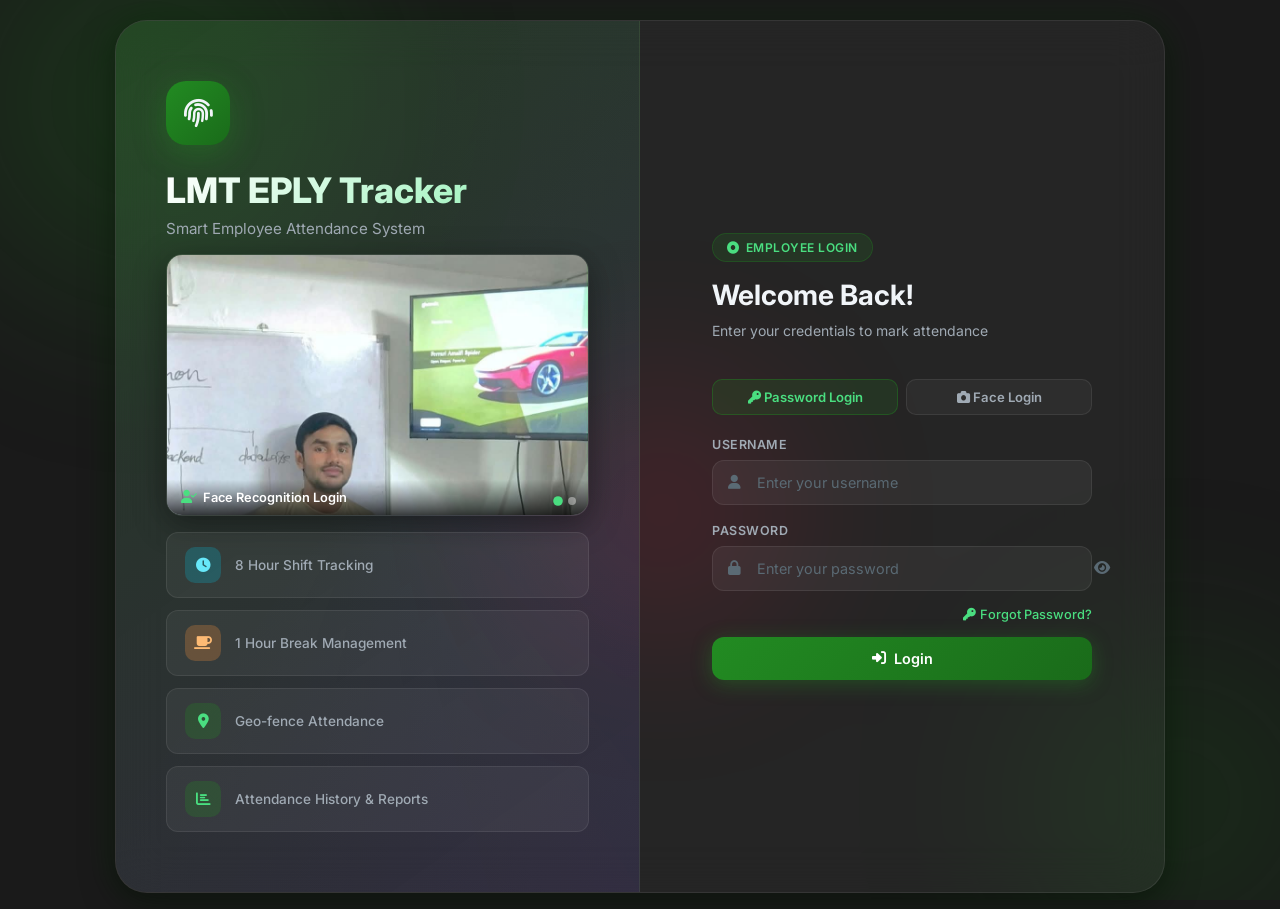
==== commit 9e17883d: "Production ready: Vercel + Railway deployment setup" ====
--- a/frontend/dashboard.html
+++ b/frontend/dashboard.html
@@ -1,5 +1,6 @@
 <!DOCTYPE html>
 <html lang="en">
+
 <head>
     <meta charset="UTF-8">
     <meta name="viewport" content="width=device-width, initial-scale=1.0, viewport-fit=cover">
@@ -12,179 +13,317 @@
     <link rel="stylesheet" href="css/style.css">
     <link rel="stylesheet" href="https://cdnjs.cloudflare.com/ajax/libs/font-awesome/6.4.0/css/all.min.css">
 </head>
+
 <body class="dashboard-body">
 
-<div class="bg-orbs"><div class="orb orb-1"></div><div class="orb orb-2"></div><div class="orb orb-3"></div></div>
-
-<!-- NAVBAR -->
-<nav class="navbar">
-    <div class="nav-brand">
-        <div class="nav-brand-icon"><i class="fas fa-fingerprint"></i></div>
-        <span>LMT EPLY Tracker</span>
-    </div>
-    <div class="nav-center">
-        <span class="nav-date" id="currentDate"></span>
-        <span class="nav-time" id="currentTime"></span>
-    </div>
-    <div class="nav-right">
-        <!-- Admin Panel link — sirf admin ko dikhega -->
-        <a href="admin-panel.html" id="adminLink" class="nav-tab-btn" style="display:none;">
-            <i class="fas fa-shield-halved"></i> Admin Panel
-        </a>
-        <div class="nav-employee">
-            <div class="avatar" id="navAvatar">A</div>
-            <div class="nav-info">
-                <span class="nav-name" id="navName">Loading...</span>
-                <span class="nav-dept" id="navDept">—</span>
-            </div>
-        </div>
-        <button class="btn-logout" onclick="handleLogout()">
-            <i class="fas fa-arrow-right-from-bracket"></i> Logout
-        </button>
-    </div>
-</nav>
-
-<div class="dashboard-container">
-
-    <!-- Welcome -->
-    <div class="welcome-banner">
-        <div class="welcome-text">
-            <h2 id="welcomeMsg">Good Morning!</h2>
-            <p id="welcomeSubtitle">Aaj bhi accha kaam karo 💪</p>
-        </div>
-        <div style="display:flex; gap:12px; align-items:center; flex-wrap:wrap;">
-            <div class="shift-badge"><i class="fas fa-briefcase"></i> Shift: 8 Hrs | Break: 1 Hr</div>
-            <a href="leave.html" class="shift-badge" style="text-decoration:none; color:inherit; cursor:pointer;">
-                <i class="fas fa-calendar-check" style="color:#a5b4fc;"></i>
-                Leave: <span id="leaveBalance">—</span>
+    <div class="bg-orbs">
+        <div class="orb orb-1"></div>
+        <div class="orb orb-2"></div>
+        <div class="orb orb-3"></div>
+    </div>
+
+    <!-- NAVBAR -->
+    <nav class="navbar">
+        <div class="nav-brand">
+            <div class="nav-brand-icon"><i class="fas fa-fingerprint"></i></div>
+            <span>LMT EPLY Tracker</span>
+        </div>
+        <div class="nav-center">
+            <span class="nav-date" id="currentDate"></span>
+            <span class="nav-time" id="currentTime"></span>
+        </div>
+        <div class="nav-right">
+            <!-- Admin Panel link — sirf admin ko dikhega -->
+            <a href="admin-panel.html" id="adminLink" class="nav-tab-btn" style="display:none;">
+                <i class="fas fa-shield-halved"></i> Admin Panel
             </a>
-        </div>
-    </div>
-
-    <!-- Violation Banner -->
-    <div id="violationBanner" class="violation-banner" style="display:none;"></div>
-
-    <!-- Stats -->
-    <div class="stats-grid">
-        <div class="stat-card">
-            <div class="stat-icon green"><i class="fas fa-right-to-bracket"></i></div>
-            <div class="stat-info"><span class="stat-label">Login Time</span><span class="stat-value" id="loginTimeDisplay">—</span></div>
-        </div>
-        <div class="stat-card">
-            <div class="stat-icon blue"><i class="fas fa-clock"></i></div>
-            <div class="stat-info"><span class="stat-label">Work Hours</span><span class="stat-value" id="workHoursDisplay">0m</span></div>
-        </div>
-        <div class="stat-card">
-            <div class="stat-icon orange"><i class="fas fa-mug-hot"></i></div>
-            <div class="stat-info"><span class="stat-label">Break Used</span><span class="stat-value" id="breakTimeDisplay">0m / 60m</span></div>
-        </div>
-        <div class="stat-card">
-            <div class="stat-icon purple"><i class="fas fa-chart-pie"></i></div>
-            <div class="stat-info"><span class="stat-label">Status</span><span class="stat-value" id="statusDisplay"><span class="badge badge-present">Present</span></span></div>
-        </div>
-    </div>
-
-    <!-- Main Panel -->
-    <div class="main-panel">
-
-        <!-- Timer Card -->
-        <div class="timer-card">
-            <div class="card-header">
-                <div class="card-header-icon"><i class="fas fa-stopwatch"></i></div>
-                <h3>Shift Timer</h3>
-                <!-- Geo Status -->
-                <div id="geoStatus" class="geo-status" style="margin-left:auto;"></div>
-            </div>
-
-            <div class="big-timer" id="shiftTimer">00:00:00</div>
-
-            <div class="progress-section">
-                <div class="progress-label"><span>Shift Progress</span><span id="progressPercent">0%</span></div>
-                <div class="progress-track"><div class="progress-fill" id="shiftProgress" style="width:0%"></div></div>
-                <div class="progress-milestones"><span>0h</span><span>4h</span><span>8h</span></div>
-            </div>
-
-            <div class="progress-section">
-                <div class="progress-label">
-                    <span><i class="fas fa-mug-hot" style="color:#fdba74;margin-right:4px;"></i>Break</span>
-                    <span id="breakPercent">0%</span>
-                </div>
-                <div class="progress-track thin"><div class="progress-fill orange" id="breakProgress" style="width:0%"></div></div>
-            </div>
-
-            <!-- Break Active Banner -->
-            <div id="breakStatusBanner" class="break-banner" style="display:none;">
-                <i class="fas fa-mug-hot fa-beat"></i>
-                <div>
-                    <div>Break chal rahi hai — <strong id="breakTimer">00:00</strong></div>
-                    <small id="breakTypeBadge" style="opacity:0.7; font-size:0.75rem;"></small>
-                </div>
-            </div>
-
-            <div class="action-buttons">
-                <button class="btn-break-start" id="breakStartBtn" onclick="startBreak()">
-                    <i class="fas fa-mug-hot"></i> Start Break
+            <div class="nav-employee">
+                <div class="avatar" id="navAvatar">A</div>
+                <div class="nav-info">
+                    <span class="nav-name" id="navName">Loading...</span>
+                    <span class="nav-dept" id="navDept">—</span>
+                </div>
+            </div>
+            <button class="btn-logout" onclick="handleLogout()">
+                <i class="fas fa-arrow-right-from-bracket"></i> Logout
+            </button>
+            <button class="btn-logout" onclick="openFaceLogout()" style="background:rgba(34,139,34,0.1); color:#4ade80; border-color:rgba(34,139,34,0.25); margin-left:4px;">
+                <i class="fas fa-camera"></i> Face Logout
+            </button>
+        </div>
+    </nav>
+
+    <div class="dashboard-container">
+
+        <!-- Welcome -->
+        <div class="welcome-banner">
+            <div class="welcome-text">
+                <h2 id="welcomeMsg">Good Morning!</h2>
+                <p id="welcomeSubtitle">Aaj bhi accha kaam karo 💪</p>
+            </div>
+            <div style="display:flex; gap:12px; align-items:center; flex-wrap:wrap;">
+                <div class="shift-badge"><i class="fas fa-briefcase"></i> Shift: 8 Hrs | Break: 1 Hr</div>
+                <a href="leave.html" class="shift-badge" style="text-decoration:none; color:inherit; cursor:pointer;">
+                    <i class="fas fa-calendar-check" style="color:#a5b4fc;"></i>
+                    Leave: <span id="leaveBalance">—</span>
+                </a>
+            </div>
+        </div>
+
+        <!-- Violation Banner -->
+        <div id="violationBanner" class="violation-banner" style="display:none;"></div>
+
+        <!-- Stats -->
+        <div class="stats-grid">
+            <div class="stat-card">
+                <div class="stat-icon green"><i class="fas fa-right-to-bracket"></i></div>
+                <div class="stat-info"><span class="stat-label">Login Time</span><span class="stat-value" id="loginTimeDisplay">—</span></div>
+            </div>
+            <div class="stat-card">
+                <div class="stat-icon blue"><i class="fas fa-clock"></i></div>
+                <div class="stat-info"><span class="stat-label">Work Hours</span><span class="stat-value" id="workHoursDisplay">0m</span></div>
+            </div>
+            <div class="stat-card">
+                <div class="stat-icon orange"><i class="fas fa-mug-hot"></i></div>
+                <div class="stat-info"><span class="stat-label">Break Used</span><span class="stat-value" id="breakTimeDisplay">0m / 60m</span></div>
+            </div>
+            <div class="stat-card">
+                <div class="stat-icon purple"><i class="fas fa-chart-pie"></i></div>
+                <div class="stat-info"><span class="stat-label">Status</span><span class="stat-value" id="statusDisplay"><span class="badge badge-present">Present</span></span></div>
+            </div>
+        </div>
+
+        <!-- Main Panel -->
+        <div class="main-panel">
+
+            <!-- Timer Card -->
+            <div class="timer-card">
+                <div class="card-header">
+                    <div class="card-header-icon"><i class="fas fa-stopwatch"></i></div>
+                    <h3>Shift Timer</h3>
+                    <!-- Geo Status -->
+                    <div id="geoStatus" class="geo-status" style="margin-left:auto;"></div>
+                </div>
+
+                <div class="big-timer" id="shiftTimer">00:00:00</div>
+
+                <div class="progress-section">
+                    <div class="progress-label"><span>Shift Progress</span><span id="progressPercent">0%</span></div>
+                    <div class="progress-track">
+                        <div class="progress-fill" id="shiftProgress" style="width:0%"></div>
+                    </div>
+                    <div class="progress-milestones"><span>0h</span><span>4h</span><span>8h</span></div>
+                </div>
+
+                <div class="progress-section">
+                    <div class="progress-label">
+                        <span><i class="fas fa-mug-hot" style="color:#fdba74;margin-right:4px;"></i>Break</span>
+                        <span id="breakPercent">0%</span>
+                    </div>
+                    <div class="progress-track thin">
+                        <div class="progress-fill orange" id="breakProgress" style="width:0%"></div>
+                    </div>
+                </div>
+
+                <!-- Break Active Banner -->
+                <div id="breakStatusBanner" class="break-banner" style="display:none;">
+                    <i class="fas fa-mug-hot fa-beat"></i>
+                    <div>
+                        <div>Break chal rahi hai — <strong id="breakTimer">00:00</strong></div>
+                        <small id="breakTypeBadge" style="opacity:0.7; font-size:0.75rem;"></small>
+                    </div>
+                </div>
+
+                <div class="action-buttons">
+                    <button class="btn-break-start" id="breakStartBtn" onclick="startBreak()">
+                        <i class="fas fa-mug-hot"></i> Start Break
+                    </button>
+                    <button class="btn-break-end" id="breakEndBtn" onclick="endBreak()" style="display:none;">
+                        <i class="fas fa-play"></i> End Break
+                    </button>
+                </div>
+            </div>
+
+            <!-- History Card -->
+            <div class="history-card">
+                <div class="card-header">
+                    <div class="card-header-icon"><i class="fas fa-calendar-days"></i></div>
+                    <h3>Attendance History</h3>
+                </div>
+                <div class="history-table-wrapper">
+                    <table class="history-table">
+                        <thead>
+                            <tr>
+                                <th>Date</th>
+                                <th>Login</th>
+                                <th>Logout</th>
+                                <th>Hours</th>
+                                <th>Break</th>
+                                <th>Status</th>
+                            </tr>
+                        </thead>
+                        <tbody id="historyTableBody">
+                            <tr>
+                                <td colspan="6" class="loading-row"><i class="fas fa-spinner fa-spin"></i></td>
+                            </tr>
+                        </tbody>
+                    </table>
+                </div>
+            </div>
+
+        </div>
+    </div>
+
+    <!-- Logout Modal -->
+    <div id="logoutModal" class="modal" style="display:none;">
+        <div class="modal-box">
+            <div class="modal-icon"><i class="fas fa-arrow-right-from-bracket"></i></div>
+            <h3>Confirm Logout?</h3>
+            <p>Your shift summary will be saved.</p>
+            <div class="modal-actions">
+                <button class="btn-secondary" onclick="closeModal()"><i class="fas fa-xmark"></i> Cancel</button>
+                <button class="btn-danger" onclick="confirmLogout()"><i class="fas fa-check"></i> Logout</button>
+            </div>
+        </div>
+    </div>
+
+    <!-- Summary Modal -->
+    <div id="summaryModal" class="modal" style="display:none;">
+        <div class="modal-box">
+            <div class="modal-icon success"><i class="fas fa-circle-check"></i></div>
+            <h3>Aaj Ka Din Khatam! 🎉</h3>
+            <div id="summaryContent" class="summary-content"></div>
+            <button class="btn-primary" onclick="window.location.href='login.html'">
+                <i class="fas fa-home"></i> Go to Login
+            </button>
+        </div>
+    </div>
+
+    <script src="js/app.js"></script>
+    <script src="js/face-api.min.js"></script>
+    <script src="js/dashboard.js"></script>
+    <script>
+        if ('serviceWorker' in navigator) {
+            navigator.serviceWorker.register('sw.js').catch(() => {});
+        }
+    </script>
+
+    <!-- FACE LOGOUT MODAL -->
+    <div id="faceLogoutModal" style="display:none; position:fixed; inset:0; background:rgba(0,0,0,0.8); z-index:2000; align-items:center; justify-content:center; backdrop-filter:blur(8px);">
+        <div style="background:#222; border:1px solid rgba(255,255,255,0.08); border-radius:24px; padding:30px; max-width:380px; width:90%; text-align:center; box-shadow:0 8px 40px rgba(0,0,0,0.5);">
+            <h3 style="color:#f1f5f9; font-size:1.1rem; font-weight:700; margin-bottom:6px;"><i class="fas fa-camera" style="color:#4ade80;"></i> Face Logout</h3>
+            <p style="color:#a0aab4; font-size:0.82rem; margin-bottom:16px;">Camera ke saamne aao — face detect hote hi logout ho jayega!</p>
+
+            <div style="position:relative; border-radius:14px; overflow:hidden; background:#000; margin-bottom:14px; display:none;" id="faceLogoutCamWrap">
+                <video id="faceLogoutVideo" autoplay muted playsinline style="width:100%; display:block; border-radius:14px;"></video>
+                <div style="position:absolute; inset:0; pointer-events:none;">
+                    <div style="position:absolute; top:10px; left:10px; width:20px; height:20px; border-top:3px solid #4ade80; border-left:3px solid #4ade80; border-radius:4px 0 0 0;"></div>
+                    <div style="position:absolute; top:10px; right:10px; width:20px; height:20px; border-top:3px solid #4ade80; border-right:3px solid #4ade80; border-radius:0 4px 0 0;"></div>
+                    <div style="position:absolute; bottom:10px; left:10px; width:20px; height:20px; border-bottom:3px solid #4ade80; border-left:3px solid #4ade80; border-radius:0 0 0 4px;"></div>
+                    <div style="position:absolute; bottom:10px; right:10px; width:20px; height:20px; border-bottom:3px solid #4ade80; border-right:3px solid #4ade80; border-radius:0 0 4px 0;"></div>
+                </div>
+            </div>
+
+            <div id="faceLogoutStatus" style="padding:12px; border-radius:12px; background:rgba(255,255,255,0.03); border:1px solid var(--glass-border); color:var(--text-muted); font-size:0.85rem; margin-bottom:16px;">
+                <i class="fas fa-camera"></i> Camera shuru karne ke liye Start dabao
+            </div>
+
+            <div style="display:flex; gap:10px;">
+                <button onclick="closeFaceLogout()" class="btn-secondary" style="flex:1;">Cancel</button>
+                <button onclick="startFaceLogout()" id="faceLogoutStartBtn" class="btn-primary" style="flex:1; background:linear-gradient(135deg,#228B22,#1a6b1a);">
+                    <i class="fas fa-camera"></i> Start
                 </button>
-                <button class="btn-break-end" id="breakEndBtn" onclick="endBreak()" style="display:none;">
-                    <i class="fas fa-play"></i> End Break
-                </button>
-            </div>
-        </div>
-
-        <!-- History Card -->
-        <div class="history-card">
-            <div class="card-header">
-                <div class="card-header-icon"><i class="fas fa-calendar-days"></i></div>
-                <h3>Attendance History</h3>
-            </div>
-            <div class="history-table-wrapper">
-                <table class="history-table">
-                    <thead>
-                        <tr><th>Date</th><th>Login</th><th>Logout</th><th>Hours</th><th>Break</th><th>Status</th></tr>
-                    </thead>
-                    <tbody id="historyTableBody">
-                        <tr><td colspan="6" class="loading-row"><i class="fas fa-spinner fa-spin"></i></td></tr>
-                    </tbody>
-                </table>
-            </div>
-        </div>
-
-    </div>
-</div>
-
-<!-- Logout Modal -->
-<div id="logoutModal" class="modal" style="display:none;">
-    <div class="modal-box">
-        <div class="modal-icon"><i class="fas fa-arrow-right-from-bracket"></i></div>
-        <h3>Confirm Logout?</h3>
-        <p>Your shift summary will be saved.</p>
-        <div class="modal-actions">
-            <button class="btn-secondary" onclick="closeModal()"><i class="fas fa-xmark"></i> Cancel</button>
-            <button class="btn-danger" onclick="confirmLogout()"><i class="fas fa-check"></i> Logout</button>
-        </div>
-    </div>
-</div>
-
-<!-- Summary Modal -->
-<div id="summaryModal" class="modal" style="display:none;">
-    <div class="modal-box">
-        <div class="modal-icon success"><i class="fas fa-circle-check"></i></div>
-        <h3>Aaj Ka Din Khatam! 🎉</h3>
-        <div id="summaryContent" class="summary-content"></div>
-        <button class="btn-primary" onclick="window.location.href='login.html'">
-            <i class="fas fa-home"></i> Go to Login
-        </button>
-    </div>
-</div>
-
-<script src="js/app.js"></script>
-<script src="js/dashboard.js"></script>
-<script>
-    if ('serviceWorker' in navigator) {
-        navigator.serviceWorker.register('sw.js').catch(() => {});
-    }
-</script>
+            </div>
+        </div>
+    </div>
+
+    <script>
+        let faceLogoutStream = null;
+        let faceLogoutTimer = null;
+        let faceLogoutDone = false;
+
+        function openFaceLogout() {
+            document.getElementById('faceLogoutModal').style.display = 'flex';
+            faceLogoutDone = false;
+            setLogoutStatus('<i class="fas fa-camera"></i> Camera shuru karne ke liye Start dabao', 'info');
+            document.getElementById('faceLogoutCamWrap').style.display = 'none';
+            document.getElementById('faceLogoutStartBtn').style.display = 'flex';
+        }
+
+        function closeFaceLogout() {
+            document.getElementById('faceLogoutModal').style.display = 'none';
+            stopFaceLogoutCamera();
+        }
+
+        async function startFaceLogout() {
+            document.getElementById('faceLogoutStartBtn').style.display = 'none';
+            document.getElementById('faceLogoutCamWrap').style.display = 'block';
+            setLogoutStatus('<i class="fas fa-spinner fa-spin"></i> Camera shuru ho rahi hai...', 'info');
+            faceLogoutDone = false;
+
+            try {
+                faceLogoutStream = await navigator.mediaDevices.getUserMedia({
+                    video: {
+                        width: 320,
+                        height: 240,
+                        facingMode: 'user'
+                    }
+                });
+                const video = document.getElementById('faceLogoutVideo');
+                video.srcObject = faceLogoutStream;
+                await new Promise(r => video.onloadedmetadata = r);
+
+                setLogoutStatus('<i class="fas fa-spinner fa-spin"></i> Face model load ho raha hai...', 'info');
+                if (!faceapi.nets.tinyFaceDetector.isLoaded) {
+                    await faceapi.nets.tinyFaceDetector.loadFromUri('./models');
+                }
+
+                setLogoutStatus('<i class="fas fa-camera"></i> Camera ke saamne aao — face detect hote hi logout!', 'info');
+
+                let count = 0;
+                faceLogoutTimer = setInterval(async () => {
+                    if (faceLogoutDone) return;
+                    const result = await faceapi.detectSingleFace(video, new faceapi.TinyFaceDetectorOptions());
+                    if (result) {
+                        count++;
+                        setLogoutStatus(`<i class="fas fa-face-smile"></i> Chehra dikh raha hai... (${count}/3)`, 'success');
+                        if (count >= 3) {
+                            faceLogoutDone = true;
+                            clearInterval(faceLogoutTimer);
+                            stopFaceLogoutCamera();
+                            setLogoutStatus('<i class="fas fa-spinner fa-spin"></i> Logout ho raha hai...', 'info');
+                            await confirmLogout();
+                        }
+                    } else {
+                        count = 0;
+                        setLogoutStatus('<i class="fas fa-camera"></i> Camera ke saamne aao...', 'info');
+                    }
+                }, 600);
+            } catch (e) {
+                setLogoutStatus('❌ Camera access nahi mila!', 'error');
+                document.getElementById('faceLogoutStartBtn').style.display = 'flex';
+                document.getElementById('faceLogoutStartBtn').innerHTML = '<i class="fas fa-rotate"></i> Retry';
+            }
+        }
+
+        function setLogoutStatus(msg, type) {
+            const el = document.getElementById('faceLogoutStatus');
+            el.innerHTML = msg;
+            el.style.color = type === 'success' ? '#4ade80' : type === 'error' ? '#fca5a5' : 'var(--text-muted)';
+            el.style.borderColor = type === 'success' ? 'rgba(34,139,34,0.3)' : type === 'error' ? 'rgba(220,20,60,0.3)' : 'var(--glass-border)';
+        }
+
+        function stopFaceLogoutCamera() {
+            if (faceLogoutTimer) {
+                clearInterval(faceLogoutTimer);
+                faceLogoutTimer = null;
+            }
+            if (faceLogoutStream) {
+                faceLogoutStream.getTracks().forEach(t => t.stop());
+                faceLogoutStream = null;
+            }
+        }
+    </script>
 </body>
-</html>
-
-
+
+</html>
--- a/frontend/css/style.css
+++ b/frontend/css/style.css
@@ -10,31 +10,31 @@
 }
 
 :root {
-    --primary: #6366f1;
-    --primary-glow: rgba(99,102,241,0.4);
-    --secondary: #8b5cf6;
-    --accent: #06b6d4;
-    --success: #10b981;
+    --primary: #228B22;
+    --primary-glow: rgba(34, 139, 34, 0.4);
+    --secondary: #1a6b1a;
+    --accent: #DC143C;
+    --success: #228B22;
     --warning: #f59e0b;
-    --danger: #f43f5e;
-    --orange: #fb923c;
-
-    --bg-dark: #0a0a1a;
-    --bg-card: rgba(255,255,255,0.04);
-    --bg-card-hover: rgba(255,255,255,0.07);
-    --glass: rgba(255,255,255,0.06);
-    --glass-border: rgba(255,255,255,0.1);
+    --danger: #DC143C;
+    --orange: #c0392b;
+
+    --bg-dark: #1a1a1a;
+    --bg-card: rgba(255, 255, 255, 0.04);
+    --bg-card-hover: rgba(255, 255, 255, 0.07);
+    --glass: rgba(255, 255, 255, 0.05);
+    --glass-border: rgba(255, 255, 255, 0.08);
 
     --text: #f1f5f9;
-    --text-muted: #94a3b8;
-    --text-dim: #475569;
+    --text-muted: #a0aab4;
+    --text-dim: #5a6a74;
 
     --radius: 16px;
     --radius-lg: 24px;
     --radius-xl: 32px;
-    --shadow-glow: 0 0 40px rgba(99,102,241,0.15);
-    --shadow-card: 0 8px 32px rgba(0,0,0,0.4);
-    --transition: all 0.3s cubic-bezier(0.4,0,0.2,1);
+    --shadow-glow: 0 0 40px rgba(34, 139, 34, 0.15);
+    --shadow-card: 0 8px 32px rgba(0, 0, 0, 0.5);
+    --transition: all 0.3s cubic-bezier(0.4, 0, 0.2, 1);
 }
 
 body {
@@ -65,27 +65,40 @@
 }
 
 .orb-1 {
-    width: 500px; height: 500px;
-    background: radial-gradient(circle, #6366f1, transparent);
-    top: -150px; left: -100px;
+    width: 500px;
+    height: 500px;
+    background: radial-gradient(circle, #228B22, transparent);
+    top: -150px;
+    left: -100px;
     animation-delay: 0s;
 }
+
 .orb-2 {
-    width: 400px; height: 400px;
-    background: radial-gradient(circle, #8b5cf6, transparent);
-    bottom: -100px; right: -100px;
+    width: 400px;
+    height: 400px;
+    background: radial-gradient(circle, #1a6b1a, transparent);
+    bottom: -100px;
+    right: -100px;
     animation-delay: 3s;
 }
+
 .orb-3 {
-    width: 300px; height: 300px;
-    background: radial-gradient(circle, #06b6d4, transparent);
-    top: 40%; left: 40%;
+    width: 300px;
+    height: 300px;
+    background: radial-gradient(circle, #DC143C, transparent);
+    top: 40%;
+    left: 40%;
     animation-delay: 6s;
 }
 
 @keyframes drift {
-    0%   { transform: translate(0, 0) scale(1); }
-    100% { transform: translate(30px, 40px) scale(1.1); }
+    0% {
+        transform: translate(0, 0) scale(1);
+    }
+
+    100% {
+        transform: translate(30px, 40px) scale(1.1);
+    }
 }
 
 
@@ -120,7 +133,7 @@
 /* Left Panel */
 .login-left {
     padding: 60px 50px;
-    background: linear-gradient(145deg, rgba(99,102,241,0.2), rgba(139,92,246,0.1));
+    background: linear-gradient(145deg, rgba(34, 139, 34, 0.2), rgba(139, 92, 246, 0.1));
     border-right: 1px solid var(--glass-border);
     display: flex;
     flex-direction: column;
@@ -136,12 +149,14 @@
     left: -50%;
     width: 200%;
     height: 200%;
-    background: conic-gradient(from 0deg, transparent 0%, rgba(99,102,241,0.05) 30%, transparent 60%);
+    background: conic-gradient(from 0deg, transparent 0%, rgba(99, 102, 241, 0.05) 30%, transparent 60%);
     animation: rotate 20s linear infinite;
 }
 
 @keyframes rotate {
-    to { transform: rotate(360deg); }
+    to {
+        transform: rotate(360deg);
+    }
 }
 
 .brand-section {
@@ -165,7 +180,7 @@
 .brand-section h1 {
     font-size: 2.2rem;
     font-weight: 800;
-    background: linear-gradient(135deg, #fff 0%, #c4b5fd 100%);
+    background: linear-gradient(135deg, #fff 0%, #86efac 100%);
     -webkit-background-clip: text;
     -webkit-text-fill-color: transparent;
     background-clip: text;
@@ -190,15 +205,15 @@
     align-items: center;
     gap: 14px;
     padding: 14px 18px;
-    background: rgba(255,255,255,0.05);
-    border: 1px solid rgba(255,255,255,0.08);
+    background: rgba(255, 255, 255, 0.05);
+    border: 1px solid rgba(255, 255, 255, 0.08);
     border-radius: 12px;
     transition: var(--transition);
 }
 
 .feature-chip:hover {
-    background: rgba(255,255,255,0.09);
-    border-color: rgba(99,102,241,0.4);
+    background: rgba(255, 255, 255, 0.09);
+    border-color: rgba(99, 102, 241, 0.4);
     transform: translateX(4px);
 }
 
@@ -213,10 +228,25 @@
     flex-shrink: 0;
 }
 
-.ic-purple { background: rgba(99,102,241,0.25); color: #a5b4fc; }
-.ic-cyan   { background: rgba(6,182,212,0.25);  color: #67e8f9; }
-.ic-orange { background: rgba(251,146,60,0.25); color: #fdba74; }
-.ic-green  { background: rgba(16,185,129,0.25); color: #6ee7b7; }
+.ic-purple {
+    background: rgba(34, 139, 34, 0.25);
+    color: #4ade80;
+}
+
+.ic-cyan {
+    background: rgba(6, 182, 212, 0.25);
+    color: #67e8f9;
+}
+
+.ic-orange {
+    background: rgba(251, 146, 60, 0.25);
+    color: #fdba74;
+}
+
+.ic-green {
+    background: rgba(34, 139, 34, 0.25);
+    color: #4ade80;
+}
 
 .feature-chip span {
     font-size: 0.85rem;
@@ -246,11 +276,11 @@
     align-items: center;
     gap: 6px;
     padding: 6px 14px;
-    background: rgba(99,102,241,0.15);
-    border: 1px solid rgba(99,102,241,0.3);
+    background: rgba(34, 139, 34, 0.15);
+    border: 1px solid rgba(34, 139, 34, 0.3);
     border-radius: 20px;
     font-size: 0.75rem;
-    color: #a5b4fc;
+    color: #4ade80;
     font-weight: 600;
     text-transform: uppercase;
     letter-spacing: 0.5px;
@@ -271,8 +301,13 @@
 }
 
 /* Steps */
-.step { display: none; }
-.step.active { display: block; }
+.step {
+    display: none;
+}
+
+.step.active {
+    display: block;
+}
 
 /* Input Groups */
 .input-group {
@@ -306,8 +341,8 @@
 .input-wrap input {
     width: 100%;
     padding: 13px 16px 13px 44px;
-    background: rgba(255,255,255,0.05);
-    border: 1px solid rgba(255,255,255,0.08);
+    background: rgba(255, 255, 255, 0.05);
+    border: 1px solid rgba(255, 255, 255, 0.08);
     border-radius: 12px;
     font-family: 'Inter', sans-serif;
     font-size: 0.9rem;
@@ -316,12 +351,14 @@
     transition: var(--transition);
 }
 
-.input-wrap input::placeholder { color: var(--text-dim); }
+.input-wrap input::placeholder {
+    color: var(--text-dim);
+}
 
 .input-wrap input:focus {
-    border-color: rgba(99,102,241,0.6);
-    background: rgba(99,102,241,0.08);
-    box-shadow: 0 0 0 3px rgba(99,102,241,0.1);
+    border-color: rgba(99, 102, 241, 0.6);
+    background: rgba(34, 139, 34, 0.08);
+    box-shadow: 0 0 0 3px rgba(34, 139, 34, 0.1);
 }
 
 .toggle-pass {
@@ -337,7 +374,10 @@
     z-index: 1;
     transition: color 0.2s;
 }
-.toggle-pass:hover { color: var(--text-muted); }
+
+.toggle-pass:hover {
+    color: var(--text-muted);
+}
 
 /* Buttons */
 .btn-primary {
@@ -373,9 +413,9 @@
 
 .btn-secondary {
     padding: 12px 22px;
-    background: rgba(255,255,255,0.05);
-    color: var(--text-muted);
-    border: 1px solid rgba(255,255,255,0.1);
+    background: rgba(255, 255, 255, 0.05);
+    color: var(--text-muted);
+    border: 1px solid rgba(255, 255, 255, 0.1);
     border-radius: 12px;
     font-family: 'Inter', sans-serif;
     font-size: 0.875rem;
@@ -388,13 +428,13 @@
 }
 
 .btn-secondary:hover {
-    background: rgba(255,255,255,0.09);
+    background: rgba(255, 255, 255, 0.09);
     color: var(--text);
 }
 
 .btn-danger {
     padding: 12px 22px;
-    background: linear-gradient(135deg, var(--danger), #e11d48);
+    background: linear-gradient(135deg, var(--danger), #b01030);
     color: white;
     border: none;
     border-radius: 12px;
@@ -406,12 +446,12 @@
     display: flex;
     align-items: center;
     gap: 8px;
-    box-shadow: 0 4px 20px rgba(244,63,94,0.3);
+    box-shadow: 0 4px 20px rgba(220, 20, 60, 0.3);
 }
 
 .btn-danger:hover {
     transform: translateY(-2px);
-    box-shadow: 0 8px 30px rgba(244,63,94,0.4);
+    box-shadow: 0 8px 30px rgba(220, 20, 60, 0.4);
 }
 
 /* Face Section */
@@ -421,7 +461,8 @@
     margin-bottom: 6px;
     color: var(--text);
 }
-.face-verify-section > p {
+
+.face-verify-section>p {
     color: var(--text-muted);
     font-size: 0.82rem;
     margin-bottom: 18px;
@@ -436,7 +477,7 @@
     overflow: hidden;
     background: #000;
     border: 1px solid var(--glass-border);
-    box-shadow: 0 0 30px rgba(99,102,241,0.2);
+    box-shadow: 0 0 30px rgba(34, 139, 34, 0.2);
 }
 
 #video {
@@ -447,8 +488,10 @@
 
 .face-overlay {
     position: absolute;
-    top: 0; left: 0;
-    width: 100%; height: 100%;
+    top: 0;
+    left: 0;
+    width: 100%;
+    height: 100%;
 }
 
 .camera-frame {
@@ -459,43 +502,71 @@
 
 .corner {
     position: absolute;
-    width: 22px; height: 22px;
+    width: 22px;
+    height: 22px;
     border-color: var(--primary);
     border-style: solid;
 }
-.corner.tl { top: 12px; left: 12px; border-width: 3px 0 0 3px; border-radius: 4px 0 0 0; }
-.corner.tr { top: 12px; right: 12px; border-width: 3px 3px 0 0; border-radius: 0 4px 0 0; }
-.corner.bl { bottom: 12px; left: 12px; border-width: 0 0 3px 3px; border-radius: 0 0 0 4px; }
-.corner.br { bottom: 12px; right: 12px; border-width: 0 3px 3px 0; border-radius: 0 0 4px 0; }
+
+.corner.tl {
+    top: 12px;
+    left: 12px;
+    border-width: 3px 0 0 3px;
+    border-radius: 4px 0 0 0;
+}
+
+.corner.tr {
+    top: 12px;
+    right: 12px;
+    border-width: 3px 3px 0 0;
+    border-radius: 0 4px 0 0;
+}
+
+.corner.bl {
+    bottom: 12px;
+    left: 12px;
+    border-width: 0 0 3px 3px;
+    border-radius: 0 0 0 4px;
+}
+
+.corner.br {
+    bottom: 12px;
+    right: 12px;
+    border-width: 0 3px 3px 0;
+    border-radius: 0 0 4px 0;
+}
 
 .face-status {
     text-align: center;
     font-size: 0.82rem;
     padding: 10px 14px;
     border-radius: 10px;
-    background: rgba(255,255,255,0.04);
-    border: 1px solid rgba(255,255,255,0.08);
+    background: rgba(255, 255, 255, 0.04);
+    border: 1px solid rgba(255, 255, 255, 0.08);
     color: var(--text-muted);
     margin-bottom: 14px;
 }
 
 .face-status.success {
-    background: rgba(16,185,129,0.1);
-    border-color: rgba(16,185,129,0.3);
-    color: #6ee7b7;
+    background: rgba(34, 139, 34, 0.1);
+    border-color: rgba(34, 139, 34, 0.3);
+    color: #4ade80;
 }
 
 .face-status.error {
-    background: rgba(244,63,94,0.1);
-    border-color: rgba(244,63,94,0.3);
-    color: #fda4af;
+    background: rgba(220, 20, 60, 0.1);
+    border-color: rgba(220, 20, 60, 0.3);
+    color: #fca5a5;
 }
 
 .face-actions {
     display: flex;
     gap: 10px;
 }
-.face-actions .btn-primary { flex: 1; }
+
+.face-actions .btn-primary {
+    flex: 1;
+}
 
 /* Loading */
 .loading-screen {
@@ -504,23 +575,28 @@
 }
 
 .spinner-large {
-    width: 52px; height: 52px;
-    border: 3px solid rgba(99,102,241,0.15);
+    width: 52px;
+    height: 52px;
+    border: 3px solid rgba(34, 139, 34, 0.15);
     border-top: 3px solid var(--primary);
     border-radius: 50%;
     animation: spin 0.8s linear infinite;
     margin: 0 auto 18px;
 }
 
-@keyframes spin { to { transform: rotate(360deg); } }
+@keyframes spin {
+    to {
+        transform: rotate(360deg);
+    }
+}
 
 /* Error Message */
 .error-msg {
     margin-top: 14px;
     padding: 12px 16px;
-    background: rgba(244,63,94,0.1);
-    border: 1px solid rgba(244,63,94,0.25);
-    color: #fda4af;
+    background: rgba(220, 20, 60, 0.1);
+    border: 1px solid rgba(220, 20, 60, 0.25);
+    color: #fca5a5;
     border-radius: 10px;
     font-size: 0.82rem;
     display: flex;
@@ -548,7 +624,7 @@
     display: flex;
     align-items: center;
     justify-content: space-between;
-    background: rgba(10,10,26,0.8);
+    background: rgba(10, 10, 26, 0.8);
     border-bottom: 1px solid var(--glass-border);
     backdrop-filter: blur(20px);
 }
@@ -562,7 +638,8 @@
 }
 
 .nav-brand-icon {
-    width: 36px; height: 36px;
+    width: 36px;
+    height: 36px;
     background: linear-gradient(135deg, var(--primary), var(--secondary));
     border-radius: 10px;
     display: flex;
@@ -573,7 +650,7 @@
 }
 
 .nav-brand span {
-    background: linear-gradient(135deg, #fff, #c4b5fd);
+    background: linear-gradient(135deg, #fff, #86efac);
     -webkit-background-clip: text;
     -webkit-text-fill-color: transparent;
     background-clip: text;
@@ -612,7 +689,8 @@
 }
 
 .avatar {
-    width: 38px; height: 38px;
+    width: 38px;
+    height: 38px;
     background: linear-gradient(135deg, var(--primary), var(--secondary));
     border-radius: 50%;
     display: flex;
@@ -621,18 +699,30 @@
     font-size: 0.85rem;
     color: white;
     font-weight: 700;
-    box-shadow: 0 0 0 2px rgba(99,102,241,0.3);
-}
-
-.nav-info { display: flex; flex-direction: column; }
-.nav-name { font-size: 0.85rem; font-weight: 600; color: var(--text); }
-.nav-dept { font-size: 0.72rem; color: var(--text-dim); }
+    box-shadow: 0 0 0 2px rgba(34, 139, 34, 0.3);
+}
+
+.nav-info {
+    display: flex;
+    flex-direction: column;
+}
+
+.nav-name {
+    font-size: 0.85rem;
+    font-weight: 600;
+    color: var(--text);
+}
+
+.nav-dept {
+    font-size: 0.72rem;
+    color: var(--text-dim);
+}
 
 .btn-logout {
     padding: 7px 18px;
-    background: rgba(244,63,94,0.1);
-    color: #fda4af;
-    border: 1px solid rgba(244,63,94,0.25);
+    background: rgba(220, 20, 60, 0.1);
+    color: #fca5a5;
+    border: 1px solid rgba(220, 20, 60, 0.25);
     border-radius: 10px;
     font-family: 'Inter', sans-serif;
     font-size: 0.8rem;
@@ -645,8 +735,8 @@
 }
 
 .btn-logout:hover {
-    background: rgba(244,63,94,0.2);
-    border-color: rgba(244,63,94,0.4);
+    background: rgba(220, 20, 60, 0.2);
+    border-color: rgba(220, 20, 60, 0.4);
     color: #fff;
 }
 
@@ -661,8 +751,8 @@
 
 /* Welcome Banner */
 .welcome-banner {
-    background: linear-gradient(135deg, rgba(99,102,241,0.2), rgba(139,92,246,0.1));
-    border: 1px solid rgba(99,102,241,0.2);
+    background: linear-gradient(135deg, rgba(34, 139, 34, 0.2), rgba(139, 92, 246, 0.1));
+    border: 1px solid rgba(34, 139, 34, 0.2);
     border-radius: var(--radius-lg);
     padding: 24px 30px;
     display: flex;
@@ -677,16 +767,18 @@
 .welcome-banner::before {
     content: '';
     position: absolute;
-    top: -40px; right: -40px;
-    width: 160px; height: 160px;
-    background: radial-gradient(circle, rgba(99,102,241,0.2), transparent 70%);
+    top: -40px;
+    right: -40px;
+    width: 160px;
+    height: 160px;
+    background: radial-gradient(circle, rgba(34, 139, 34, 0.2), transparent 70%);
     border-radius: 50%;
 }
 
 .welcome-text h2 {
     font-size: 1.4rem;
     font-weight: 700;
-    background: linear-gradient(135deg, #fff, #c4b5fd);
+    background: linear-gradient(135deg, #fff, #86efac);
     -webkit-background-clip: text;
     -webkit-text-fill-color: transparent;
     background-clip: text;
@@ -703,8 +795,8 @@
     align-items: center;
     gap: 8px;
     padding: 10px 18px;
-    background: rgba(255,255,255,0.06);
-    border: 1px solid rgba(255,255,255,0.1);
+    background: rgba(255, 255, 255, 0.06);
+    border: 1px solid rgba(255, 255, 255, 0.1);
     border-radius: 12px;
     font-size: 0.82rem;
     color: var(--text-muted);
@@ -712,7 +804,9 @@
     white-space: nowrap;
 }
 
-.shift-badge i { color: #a5b4fc; }
+.shift-badge i {
+    color: #4ade80;
+}
 
 /* Stats Grid */
 .stats-grid {
@@ -737,13 +831,14 @@
 
 .stat-card:hover {
     background: var(--bg-card-hover);
-    border-color: rgba(99,102,241,0.25);
+    border-color: rgba(34, 139, 34, 0.25);
     transform: translateY(-3px);
-    box-shadow: 0 8px 30px rgba(0,0,0,0.3);
+    box-shadow: 0 8px 30px rgba(0, 0, 0, 0.3);
 }
 
 .stat-icon {
-    width: 48px; height: 48px;
+    width: 48px;
+    height: 48px;
     border-radius: 14px;
     display: flex;
     align-items: center;
@@ -752,14 +847,45 @@
     flex-shrink: 0;
 }
 
-.stat-icon.green  { background: rgba(16,185,129,0.15); color: #6ee7b7; }
-.stat-icon.blue   { background: rgba(59,130,246,0.15); color: #93c5fd; }
-.stat-icon.orange { background: rgba(251,146,60,0.15); color: #fdba74; }
-.stat-icon.purple { background: rgba(139,92,246,0.15); color: #c4b5fd; }
-
-.stat-info { display: flex; flex-direction: column; gap: 3px; }
-.stat-label { font-size: 0.72rem; color: var(--text-dim); font-weight: 600; text-transform: uppercase; letter-spacing: 0.5px; }
-.stat-value { font-size: 1.2rem; font-weight: 700; color: var(--text); }
+.stat-icon.green {
+    background: rgba(34, 139, 34, 0.15);
+    color: #4ade80;
+}
+
+.stat-icon.blue {
+    background: rgba(59, 130, 246, 0.15);
+    color: #93c5fd;
+}
+
+.stat-icon.orange {
+    background: rgba(251, 146, 60, 0.15);
+    color: #fdba74;
+}
+
+.stat-icon.purple {
+    background: rgba(139, 92, 246, 0.15);
+    color: #86efac;
+}
+
+.stat-info {
+    display: flex;
+    flex-direction: column;
+    gap: 3px;
+}
+
+.stat-label {
+    font-size: 0.72rem;
+    color: var(--text-dim);
+    font-weight: 600;
+    text-transform: uppercase;
+    letter-spacing: 0.5px;
+}
+
+.stat-value {
+    font-size: 1.2rem;
+    font-weight: 700;
+    color: var(--text);
+}
 
 /* Main Panel */
 .main-panel {
@@ -785,13 +911,14 @@
 }
 
 .card-header-icon {
-    width: 32px; height: 32px;
-    background: rgba(99,102,241,0.15);
+    width: 32px;
+    height: 32px;
+    background: rgba(34, 139, 34, 0.15);
     border-radius: 9px;
     display: flex;
     align-items: center;
     justify-content: center;
-    color: #a5b4fc;
+    color: #4ade80;
     font-size: 0.85rem;
 }
 
@@ -809,7 +936,7 @@
     letter-spacing: 4px;
     margin-bottom: 28px;
     font-variant-numeric: tabular-nums;
-    background: linear-gradient(135deg, #fff 0%, #c4b5fd 100%);
+    background: linear-gradient(135deg, #fff 0%, #86efac 100%);
     -webkit-background-clip: text;
     -webkit-text-fill-color: transparent;
     background-clip: text;
@@ -817,7 +944,9 @@
 }
 
 /* Progress */
-.progress-section { margin-bottom: 18px; }
+.progress-section {
+    margin-bottom: 18px;
+}
 
 .progress-label {
     display: flex;
@@ -828,16 +957,21 @@
     font-weight: 500;
 }
 
-.progress-label span:last-child { color: var(--text-muted); font-weight: 600; }
+.progress-label span:last-child {
+    color: var(--text-muted);
+    font-weight: 600;
+}
 
 .progress-track {
     height: 8px;
-    background: rgba(255,255,255,0.06);
+    background: rgba(255, 255, 255, 0.06);
     border-radius: 20px;
     overflow: hidden;
 }
 
-.progress-track.thin { height: 5px; }
+.progress-track.thin {
+    height: 5px;
+}
 
 .progress-fill {
     height: 100%;
@@ -850,7 +984,9 @@
 .progress-fill::after {
     content: '';
     position: absolute;
-    right: 0; top: 0; bottom: 0;
+    right: 0;
+    top: 0;
+    bottom: 0;
     width: 6px;
     background: white;
     border-radius: 50%;
@@ -871,8 +1007,8 @@
 
 /* Break Banner */
 .break-banner {
-    background: rgba(251,146,60,0.1);
-    border: 1px solid rgba(251,146,60,0.25);
+    background: rgba(251, 146, 60, 0.1);
+    border: 1px solid rgba(251, 146, 60, 0.25);
     color: #fdba74;
     padding: 12px 16px;
     border-radius: 12px;
@@ -886,19 +1022,29 @@
 }
 
 @keyframes pulse-border {
-    0%, 100% { border-color: rgba(251,146,60,0.25); }
-    50% { border-color: rgba(251,146,60,0.6); }
+
+    0%,
+    100% {
+        border-color: rgba(251, 146, 60, 0.25);
+    }
+
+    50% {
+        border-color: rgba(251, 146, 60, 0.6);
+    }
 }
 
 /* Action Buttons */
-.action-buttons { display: flex; gap: 10px; }
+.action-buttons {
+    display: flex;
+    gap: 10px;
+}
 
 .btn-break-start {
     flex: 1;
     padding: 12px;
-    background: linear-gradient(135deg, rgba(251,146,60,0.2), rgba(245,158,11,0.15));
+    background: linear-gradient(135deg, rgba(251, 146, 60, 0.2), rgba(245, 158, 11, 0.15));
     color: #fdba74;
-    border: 1px solid rgba(251,146,60,0.3);
+    border: 1px solid rgba(251, 146, 60, 0.3);
     border-radius: 12px;
     font-family: 'Inter', sans-serif;
     font-size: 0.875rem;
@@ -912,17 +1058,17 @@
 }
 
 .btn-break-start:hover {
-    background: linear-gradient(135deg, rgba(251,146,60,0.3), rgba(245,158,11,0.25));
-    border-color: rgba(251,146,60,0.5);
+    background: linear-gradient(135deg, rgba(251, 146, 60, 0.3), rgba(245, 158, 11, 0.25));
+    border-color: rgba(251, 146, 60, 0.5);
     transform: translateY(-2px);
 }
 
 .btn-break-end {
     flex: 1;
     padding: 12px;
-    background: linear-gradient(135deg, rgba(16,185,129,0.2), rgba(5,150,105,0.15));
-    color: #6ee7b7;
-    border: 1px solid rgba(16,185,129,0.3);
+    background: linear-gradient(135deg, rgba(34, 139, 34, 0.2), rgba(5, 150, 105, 0.15));
+    color: #4ade80;
+    border: 1px solid rgba(34, 139, 34, 0.3);
     border-radius: 12px;
     font-family: 'Inter', sans-serif;
     font-size: 0.875rem;
@@ -936,8 +1082,8 @@
 }
 
 .btn-break-end:hover {
-    background: linear-gradient(135deg, rgba(16,185,129,0.3), rgba(5,150,105,0.25));
-    border-color: rgba(16,185,129,0.5);
+    background: linear-gradient(135deg, rgba(34, 139, 34, 0.3), rgba(5, 150, 105, 0.25));
+    border-color: rgba(34, 139, 34, 0.5);
     transform: translateY(-2px);
 }
 
@@ -969,7 +1115,7 @@
 .history-table thead th {
     padding: 10px 14px;
     text-align: left;
-    background: rgba(255,255,255,0.03);
+    background: rgba(255, 255, 255, 0.03);
     color: var(--text-dim);
     font-weight: 600;
     font-size: 0.72rem;
@@ -983,12 +1129,12 @@
 
 .history-table tbody td {
     padding: 12px 14px;
-    border-bottom: 1px solid rgba(255,255,255,0.04);
+    border-bottom: 1px solid rgba(255, 255, 255, 0.04);
     color: var(--text-muted);
 }
 
 .history-table tbody tr:hover td {
-    background: rgba(255,255,255,0.03);
+    background: rgba(255, 255, 255, 0.03);
     color: var(--text);
 }
 
@@ -1007,15 +1153,29 @@
     display: inline-block;
 }
 
-.badge-present  { background: rgba(16,185,129,0.15); color: #6ee7b7; border: 1px solid rgba(16,185,129,0.25); }
-.badge-absent   { background: rgba(244,63,94,0.15);  color: #fda4af; border: 1px solid rgba(244,63,94,0.25); }
-.badge-half_day { background: rgba(245,158,11,0.15); color: #fcd34d; border: 1px solid rgba(245,158,11,0.25); }
+.badge-present {
+    background: rgba(34, 139, 34, 0.15);
+    color: #4ade80;
+    border: 1px solid rgba(34, 139, 34, 0.25);
+}
+
+.badge-absent {
+    background: rgba(220, 20, 60, 0.15);
+    color: #fca5a5;
+    border: 1px solid rgba(220, 20, 60, 0.25);
+}
+
+.badge-half_day {
+    background: rgba(245, 158, 11, 0.15);
+    color: #fcd34d;
+    border: 1px solid rgba(245, 158, 11, 0.25);
+}
 
 /* Modal */
 .modal {
     position: fixed;
     inset: 0;
-    background: rgba(0,0,0,0.7);
+    background: rgba(0, 0, 0, 0.7);
     display: flex;
     align-items: center;
     justify-content: center;
@@ -1024,7 +1184,7 @@
 }
 
 .modal-box {
-    background: #0f0f23;
+    background: #222222;
     border: 1px solid var(--glass-border);
     border-radius: var(--radius-lg);
     padding: 40px;
@@ -1032,19 +1192,27 @@
     width: 90%;
     text-align: center;
     box-shadow: var(--shadow-card), var(--shadow-glow);
-    animation: modal-in 0.25s cubic-bezier(0.34,1.56,0.64,1);
+    animation: modal-in 0.25s cubic-bezier(0.34, 1.56, 0.64, 1);
 }
 
 @keyframes modal-in {
-    from { transform: scale(0.85); opacity: 0; }
-    to   { transform: scale(1); opacity: 1; }
+    from {
+        transform: scale(0.85);
+        opacity: 0;
+    }
+
+    to {
+        transform: scale(1);
+        opacity: 1;
+    }
 }
 
 .modal-icon {
-    width: 64px; height: 64px;
-    background: rgba(244,63,94,0.15);
-    color: #fda4af;
-    border: 1px solid rgba(244,63,94,0.25);
+    width: 64px;
+    height: 64px;
+    background: rgba(220, 20, 60, 0.15);
+    color: #fca5a5;
+    border: 1px solid rgba(220, 20, 60, 0.25);
     border-radius: 50%;
     display: flex;
     align-items: center;
@@ -1054,9 +1222,9 @@
 }
 
 .modal-icon.success {
-    background: rgba(16,185,129,0.15);
-    color: #6ee7b7;
-    border-color: rgba(16,185,129,0.25);
+    background: rgba(34, 139, 34, 0.15);
+    color: #4ade80;
+    border-color: rgba(34, 139, 34, 0.25);
 }
 
 .modal-box h3 {
@@ -1080,7 +1248,7 @@
 
 /* Summary */
 .summary-content {
-    background: rgba(255,255,255,0.03);
+    background: rgba(255, 255, 255, 0.03);
     border: 1px solid var(--glass-border);
     border-radius: var(--radius);
     padding: 16px;
@@ -1092,276 +1260,898 @@
     display: flex;
     justify-content: space-between;
     padding: 8px 0;
-    border-bottom: 1px solid rgba(255,255,255,0.05);
+    border-bottom: 1px solid rgba(255, 255, 255, 0.05);
     font-size: 0.875rem;
 }
 
-.summary-row:last-child { border-bottom: none; }
-.summary-row .label { color: var(--text-dim); }
-.summary-row .value { font-weight: 600; color: var(--text); }
+.summary-row:last-child {
+    border-bottom: none;
+}
+
+.summary-row .label {
+    color: var(--text-dim);
+}
+
+.summary-row .value {
+    font-weight: 600;
+    color: var(--text);
+}
 
 /* Scrollbar */
-::-webkit-scrollbar { width: 5px; height: 5px; }
-::-webkit-scrollbar-track { background: transparent; }
-::-webkit-scrollbar-thumb { background: rgba(255,255,255,0.1); border-radius: 10px; }
-::-webkit-scrollbar-thumb:hover { background: rgba(255,255,255,0.2); }
+::-webkit-scrollbar {
+    width: 5px;
+    height: 5px;
+}
+
+::-webkit-scrollbar-track {
+    background: transparent;
+}
+
+::-webkit-scrollbar-thumb {
+    background: rgba(255, 255, 255, 0.1);
+    border-radius: 10px;
+}
+
+::-webkit-scrollbar-thumb:hover {
+    background: rgba(255, 255, 255, 0.2);
+}
 
 /* ─────────────────────────────────────────
    RESPONSIVE
 ───────────────────────────────────────── */
 @media (max-width: 900px) {
-    .login-wrapper { grid-template-columns: 1fr; }
-    .login-left { padding: 36px 30px; }
-    .features-list { display: none; }
-    .stats-grid { grid-template-columns: repeat(2, 1fr); }
-    .main-panel { grid-template-columns: 1fr; }
-    .nav-center { display: none; }
+    .login-wrapper {
+        grid-template-columns: 1fr;
+    }
+
+    .login-left {
+        padding: 36px 30px;
+    }
+
+    .features-list {
+        display: none;
+    }
+
+    .stats-grid {
+        grid-template-columns: repeat(2, 1fr);
+    }
+
+    .main-panel {
+        grid-template-columns: 1fr;
+    }
+
+    .nav-center {
+        display: none;
+    }
 }
 
 @media (max-width: 600px) {
-    .stats-grid { grid-template-columns: 1fr 1fr; }
-    .navbar { padding: 0 16px; }
-    .dashboard-container { padding: 16px; }
-    .welcome-banner { flex-direction: column; gap: 14px; text-align: center; }
-    .shift-badge { display: none; }
-    .login-left { display: none; }
-    .login-wrapper { grid-template-columns: 1fr; max-width: 420px; }
-    .login-right { padding: 40px 28px; }
+    .stats-grid {
+        grid-template-columns: 1fr 1fr;
+    }
+
+    .navbar {
+        padding: 0 16px;
+    }
+
+    .dashboard-container {
+        padding: 16px;
+    }
+
+    .welcome-banner {
+        flex-direction: column;
+        gap: 14px;
+        text-align: center;
+    }
+
+    .shift-badge {
+        display: none;
+    }
+
+    .login-left {
+        display: none;
+    }
+
+    .login-wrapper {
+        grid-template-columns: 1fr;
+        max-width: 420px;
+    }
+
+    .login-right {
+        padding: 40px 28px;
+    }
 }
 
 /* ── TOAST ───────────────────────────────────────────────────────────────── */
 #toast-container {
-    position: fixed; bottom: 24px; right: 24px;
-    display: flex; flex-direction: column; gap: 10px; z-index: 9999;
-}
+    position: fixed;
+    bottom: 24px;
+    right: 24px;
+    display: flex;
+    flex-direction: column;
+    gap: 10px;
+    z-index: 9999;
+}
+
 .toast {
     padding: 13px 20px;
     border-radius: 12px;
-    font-size: 0.875rem; font-weight: 500;
-    display: flex; align-items: center; gap: 10px;
+    font-size: 0.875rem;
+    font-weight: 500;
+    display: flex;
+    align-items: center;
+    gap: 10px;
     backdrop-filter: blur(16px);
     border: 1px solid var(--glass-border);
     transform: translateX(120%);
-    transition: transform 0.35s cubic-bezier(0.34,1.56,0.64,1);
+    transition: transform 0.35s cubic-bezier(0.34, 1.56, 0.64, 1);
     max-width: 320px;
 }
-.toast.show { transform: translateX(0); }
-.toast-success { background: rgba(16,185,129,0.15); color: #6ee7b7; border-color: rgba(16,185,129,0.3); }
-.toast-error   { background: rgba(244,63,94,0.15);  color: #fda4af; border-color: rgba(244,63,94,0.3); }
-.toast-warning { background: rgba(245,158,11,0.15); color: #fcd34d; border-color: rgba(245,158,11,0.3); }
-.toast-info    { background: rgba(99,102,241,0.15); color: #a5b4fc; border-color: rgba(99,102,241,0.3); }
+
+.toast.show {
+    transform: translateX(0);
+}
+
+.toast-success {
+    background: rgba(34, 139, 34, 0.15);
+    color: #4ade80;
+    border-color: rgba(34, 139, 34, 0.3);
+}
+
+.toast-error {
+    background: rgba(220, 20, 60, 0.15);
+    color: #fca5a5;
+    border-color: rgba(220, 20, 60, 0.3);
+}
+
+.toast-warning {
+    background: rgba(245, 158, 11, 0.15);
+    color: #fcd34d;
+    border-color: rgba(245, 158, 11, 0.3);
+}
+
+.toast-info {
+    background: rgba(34, 139, 34, 0.15);
+    color: #4ade80;
+    border-color: rgba(34, 139, 34, 0.3);
+}
 
 /* ── GEO STATUS ──────────────────────────────────────────────────────────── */
 .geo-status {
-    display: flex; align-items: center; gap: 6px;
-    padding: 5px 12px; border-radius: 20px;
-    font-size: 0.75rem; font-weight: 600;
-}
-.geo-inside  { background: rgba(16,185,129,0.12); color: #6ee7b7; border: 1px solid rgba(16,185,129,0.25); }
-.geo-outside { background: rgba(244,63,94,0.12);  color: #fda4af; border: 1px solid rgba(244,63,94,0.25); }
-.geo-dist { font-weight: 700; margin-left: 3px; }
+    display: flex;
+    align-items: center;
+    gap: 6px;
+    padding: 5px 12px;
+    border-radius: 20px;
+    font-size: 0.75rem;
+    font-weight: 600;
+}
+
+.geo-inside {
+    background: rgba(34, 139, 34, 0.12);
+    color: #4ade80;
+    border: 1px solid rgba(34, 139, 34, 0.25);
+}
+
+.geo-outside {
+    background: rgba(220, 20, 60, 0.12);
+    color: #fca5a5;
+    border: 1px solid rgba(220, 20, 60, 0.25);
+}
+
+.geo-dist {
+    font-weight: 700;
+    margin-left: 3px;
+}
 
 /* ── VIOLATION BANNER ────────────────────────────────────────────────────── */
 .violation-banner {
-    background: rgba(245,158,11,0.1);
-    border: 1px solid rgba(245,158,11,0.3);
+    background: rgba(245, 158, 11, 0.1);
+    border: 1px solid rgba(245, 158, 11, 0.3);
     color: #fcd34d;
-    padding: 12px 20px; border-radius: 12px;
+    padding: 12px 20px;
+    border-radius: 12px;
     margin-bottom: 20px;
-    display: flex; align-items: center; gap: 12px;
-    font-size: 0.875rem; font-weight: 500;
+    display: flex;
+    align-items: center;
+    gap: 12px;
+    font-size: 0.875rem;
+    font-weight: 500;
     animation: pulse-border 2s infinite;
 }
 
 /* ── ADMIN PANEL ─────────────────────────────────────────────────────────── */
 .nav-tab-btn {
     padding: 7px 18px;
-    background: rgba(255,255,255,0.05);
-    border: 1px solid rgba(255,255,255,0.1);
+    background: rgba(255, 255, 255, 0.05);
+    border: 1px solid rgba(255, 255, 255, 0.1);
     border-radius: 10px;
     color: var(--text-muted);
-    font-size: 0.8rem; font-weight: 600;
-    cursor: pointer; text-decoration: none;
+    font-size: 0.8rem;
+    font-weight: 600;
+    cursor: pointer;
+    text-decoration: none;
     transition: var(--transition);
     font-family: 'Inter', sans-serif;
 }
-.nav-tab-btn:hover, .nav-tab-btn.active {
-    background: rgba(99,102,241,0.15);
-    border-color: rgba(99,102,241,0.3);
-    color: #a5b4fc;
+
+.nav-tab-btn:hover,
+.nav-tab-btn.active {
+    background: rgba(34, 139, 34, 0.15);
+    border-color: rgba(34, 139, 34, 0.3);
+    color: #4ade80;
 }
 
 .tab-bar {
-    display: flex; gap: 10px; flex-wrap: wrap;
+    display: flex;
+    gap: 10px;
+    flex-wrap: wrap;
     margin-bottom: 24px;
     padding: 6px;
     background: var(--bg-card);
     border: 1px solid var(--glass-border);
     border-radius: var(--radius);
 }
+
 .tab-btn {
     padding: 9px 18px;
-    background: transparent; border: none;
-    color: var(--text-muted); font-family: 'Inter', sans-serif;
-    font-size: 0.85rem; font-weight: 600;
-    border-radius: 10px; cursor: pointer;
-    display: flex; align-items: center; gap: 7px;
+    background: transparent;
+    border: none;
+    color: var(--text-muted);
+    font-family: 'Inter', sans-serif;
+    font-size: 0.85rem;
+    font-weight: 600;
+    border-radius: 10px;
+    cursor: pointer;
+    display: flex;
+    align-items: center;
+    gap: 7px;
     transition: var(--transition);
 }
-.tab-btn:hover  { background: rgba(255,255,255,0.05); color: var(--text); }
-.tab-btn.active { background: rgba(99,102,241,0.15); color: #a5b4fc; }
-
-.tab-content { display: none; }
-.tab-content.active { display: block; }
+
+.tab-btn:hover {
+    background: rgba(255, 255, 255, 0.05);
+    color: var(--text);
+}
+
+.tab-btn.active {
+    background: rgba(34, 139, 34, 0.15);
+    color: #4ade80;
+}
+
+.tab-content {
+    display: none;
+}
+
+.tab-content.active {
+    display: block;
+}
 
 .admin-summary-grid {
-    display: grid; grid-template-columns: repeat(4,1fr); gap: 16px; margin-bottom: 24px;
-}
+    display: grid;
+    grid-template-columns: repeat(4, 1fr);
+    gap: 16px;
+    margin-bottom: 24px;
+}
+
 .admin-stat-card {
     background: var(--bg-card);
     border: 1px solid var(--glass-border);
     border-radius: var(--radius);
-    padding: 20px; text-align: center;
+    padding: 20px;
+    text-align: center;
     transition: var(--transition);
 }
-.admin-stat-card:hover { transform: translateY(-3px); }
-.admin-stat-card.green { border-color: rgba(16,185,129,0.25); }
-.admin-stat-card.orange { border-color: rgba(251,146,60,0.25); }
-.admin-stat-card.red  { border-color: rgba(244,63,94,0.25); }
-.admin-stat-card.blue { border-color: rgba(99,102,241,0.25); }
-.asn { font-size: 2.2rem; font-weight: 800; color: var(--text); }
-.asl { font-size: 0.75rem; color: var(--text-dim); font-weight: 600; text-transform: uppercase; letter-spacing: 0.5px; margin-top: 4px; }
-
-.admin-sections { display: grid; grid-template-columns: repeat(3,1fr); gap: 16px; margin-bottom: 16px; }
-.admin-section { background: var(--bg-card); border: 1px solid var(--glass-border); border-radius: var(--radius); padding: 18px; }
-.admin-section h4 { font-size: 0.85rem; font-weight: 600; color: var(--text-muted); margin-bottom: 14px; display: flex; align-items: center; gap: 8px; }
-.dot { width: 8px; height: 8px; border-radius: 50%; flex-shrink: 0; }
-.dot.green { background: #10b981; }
-.dot.orange { background: #fb923c; }
-.dot.red { background: #f43f5e; }
-
-.emp-list { display: flex; flex-direction: column; gap: 8px; max-height: 300px; overflow-y: auto; }
-.emp-chip { display: flex; align-items: center; gap: 10px; padding: 10px; background: rgba(255,255,255,0.03); border: 1px solid rgba(255,255,255,0.06); border-radius: 10px; }
-.emp-avatar { width: 32px; height: 32px; border-radius: 50%; background: linear-gradient(135deg,var(--primary),var(--secondary)); display: flex; align-items: center; justify-content: center; color: white; font-size: 0.75rem; font-weight: 700; flex-shrink: 0; }
-.emp-info { flex: 1; min-width: 0; }
-.emp-name { display: block; font-size: 0.83rem; font-weight: 600; color: var(--text); white-space: nowrap; overflow: hidden; text-overflow: ellipsis; }
-.emp-meta { display: block; font-size: 0.72rem; color: var(--text-dim); }
-.emp-time { font-size: 0.75rem; color: var(--text-muted); flex-shrink: 0; }
-.emp-empty { text-align: center; color: var(--text-dim); padding: 16px; font-size: 0.83rem; }
-.viol-tag { background: rgba(244,63,94,0.15); color: #fda4af; border: 1px solid rgba(244,63,94,0.25); border-radius: 6px; padding: 2px 8px; font-size: 0.7rem; font-weight: 700; }
-
-.btn-refresh { padding: 9px 20px; background: rgba(99,102,241,0.1); border: 1px solid rgba(99,102,241,0.25); border-radius: 10px; color: #a5b4fc; font-family: 'Inter', sans-serif; font-size: 0.85rem; font-weight: 600; cursor: pointer; display: flex; align-items: center; gap: 7px; transition: var(--transition); }
-.btn-refresh:hover { background: rgba(99,102,241,0.2); }
+
+.admin-stat-card:hover {
+    transform: translateY(-3px);
+}
+
+.admin-stat-card.green {
+    border-color: rgba(34, 139, 34, 0.25);
+}
+
+.admin-stat-card.orange {
+    border-color: rgba(251, 146, 60, 0.25);
+}
+
+.admin-stat-card.red {
+    border-color: rgba(220, 20, 60, 0.25);
+}
+
+.admin-stat-card.blue {
+    border-color: rgba(34, 139, 34, 0.25);
+}
+
+.asn {
+    font-size: 2.2rem;
+    font-weight: 800;
+    color: var(--text);
+}
+
+.asl {
+    font-size: 0.75rem;
+    color: var(--text-dim);
+    font-weight: 600;
+    text-transform: uppercase;
+    letter-spacing: 0.5px;
+    margin-top: 4px;
+}
+
+.admin-sections {
+    display: grid;
+    grid-template-columns: repeat(3, 1fr);
+    gap: 16px;
+    margin-bottom: 16px;
+}
+
+.admin-section {
+    background: var(--bg-card);
+    border: 1px solid var(--glass-border);
+    border-radius: var(--radius);
+    padding: 18px;
+}
+
+.admin-section h4 {
+    font-size: 0.85rem;
+    font-weight: 600;
+    color: var(--text-muted);
+    margin-bottom: 14px;
+    display: flex;
+    align-items: center;
+    gap: 8px;
+}
+
+.dot {
+    width: 8px;
+    height: 8px;
+    border-radius: 50%;
+    flex-shrink: 0;
+}
+
+.dot.green {
+    background: #228B22;
+}
+
+.dot.orange {
+    background: #c0392b;
+}
+
+.dot.red {
+    background: #DC143C;
+}
+
+.emp-list {
+    display: flex;
+    flex-direction: column;
+    gap: 8px;
+    max-height: 300px;
+    overflow-y: auto;
+}
+
+.emp-chip {
+    display: flex;
+    align-items: center;
+    gap: 10px;
+    padding: 10px;
+    background: rgba(255, 255, 255, 0.03);
+    border: 1px solid rgba(255, 255, 255, 0.06);
+    border-radius: 10px;
+}
+
+.emp-avatar {
+    width: 32px;
+    height: 32px;
+    border-radius: 50%;
+    background: linear-gradient(135deg, var(--primary), var(--secondary));
+    display: flex;
+    align-items: center;
+    justify-content: center;
+    color: white;
+    font-size: 0.75rem;
+    font-weight: 700;
+    flex-shrink: 0;
+}
+
+.emp-info {
+    flex: 1;
+    min-width: 0;
+}
+
+.emp-name {
+    display: block;
+    font-size: 0.83rem;
+    font-weight: 600;
+    color: var(--text);
+    white-space: nowrap;
+    overflow: hidden;
+    text-overflow: ellipsis;
+}
+
+.emp-meta {
+    display: block;
+    font-size: 0.72rem;
+    color: var(--text-dim);
+}
+
+.emp-time {
+    font-size: 0.75rem;
+    color: var(--text-muted);
+    flex-shrink: 0;
+}
+
+.emp-empty {
+    text-align: center;
+    color: var(--text-dim);
+    padding: 16px;
+    font-size: 0.83rem;
+}
+
+.viol-tag {
+    background: rgba(220, 20, 60, 0.15);
+    color: #fca5a5;
+    border: 1px solid rgba(220, 20, 60, 0.25);
+    border-radius: 6px;
+    padding: 2px 8px;
+    font-size: 0.7rem;
+    font-weight: 700;
+}
+
+.btn-refresh {
+    padding: 9px 20px;
+    background: rgba(34, 139, 34, 0.1);
+    border: 1px solid rgba(34, 139, 34, 0.25);
+    border-radius: 10px;
+    color: #4ade80;
+    font-family: 'Inter', sans-serif;
+    font-size: 0.85rem;
+    font-weight: 600;
+    cursor: pointer;
+    display: flex;
+    align-items: center;
+    gap: 7px;
+    transition: var(--transition);
+}
+
+.btn-refresh:hover {
+    background: rgba(34, 139, 34, 0.2);
+}
 
 /* Violations */
-.viol-card { background: var(--bg-card); border: 1px solid rgba(244,63,94,0.2); border-radius: var(--radius); padding: 18px; margin-bottom: 12px; }
-.viol-header { display: flex; justify-content: space-between; align-items: flex-start; margin-bottom: 12px; }
-.viol-name { display: block; font-size: 0.9rem; font-weight: 600; color: var(--text); }
-.viol-meta { display: block; font-size: 0.75rem; color: var(--text-dim); }
-.viol-date { font-size: 0.8rem; color: var(--text-muted); }
-.viol-excess { font-size: 0.85rem; font-weight: 700; color: #fda4af; }
-.viol-breaks { display: flex; flex-wrap: wrap; gap: 8px; }
-.break-chip { padding: 5px 12px; background: rgba(255,255,255,0.05); border: 1px solid rgba(255,255,255,0.1); border-radius: 20px; font-size: 0.75rem; color: var(--text-muted); }
-.break-chip.geo { border-color: rgba(99,102,241,0.3); color: #a5b4fc; }
+.viol-card {
+    background: var(--bg-card);
+    border: 1px solid rgba(220, 20, 60, 0.2);
+    border-radius: var(--radius);
+    padding: 18px;
+    margin-bottom: 12px;
+}
+
+.viol-header {
+    display: flex;
+    justify-content: space-between;
+    align-items: flex-start;
+    margin-bottom: 12px;
+}
+
+.viol-name {
+    display: block;
+    font-size: 0.9rem;
+    font-weight: 600;
+    color: var(--text);
+}
+
+.viol-meta {
+    display: block;
+    font-size: 0.75rem;
+    color: var(--text-dim);
+}
+
+.viol-date {
+    font-size: 0.8rem;
+    color: var(--text-muted);
+}
+
+.viol-excess {
+    font-size: 0.85rem;
+    font-weight: 700;
+    color: #fca5a5;
+}
+
+.viol-breaks {
+    display: flex;
+    flex-wrap: wrap;
+    gap: 8px;
+}
+
+.break-chip {
+    padding: 5px 12px;
+    background: rgba(255, 255, 255, 0.05);
+    border: 1px solid rgba(255, 255, 255, 0.1);
+    border-radius: 20px;
+    font-size: 0.75rem;
+    color: var(--text-muted);
+}
+
+.break-chip.geo {
+    border-color: rgba(34, 139, 34, 0.3);
+    color: #4ade80;
+}
 
 /* Leave admin */
-.leave-filter-btn { padding: 8px 18px; background: rgba(255,255,255,0.04); border: 1px solid rgba(255,255,255,0.1); border-radius: 10px; color: var(--text-muted); font-family: 'Inter', sans-serif; font-size: 0.85rem; font-weight: 600; cursor: pointer; transition: var(--transition); }
-.leave-filter-btn:hover { background: rgba(255,255,255,0.08); }
-.leave-filter-btn.active { background: rgba(99,102,241,0.15); border-color: rgba(99,102,241,0.3); color: #a5b4fc; }
-
-.leave-admin-card { background: var(--bg-card); border: 1px solid var(--glass-border); border-radius: var(--radius); padding: 18px; margin-bottom: 12px; display: flex; flex-direction: column; gap: 12px; }
-.leave-admin-info { display: flex; align-items: center; gap: 12px; }
-.leave-admin-details { display: flex; flex-wrap: wrap; align-items: center; gap: 10px; }
-.leave-type-badge { padding: 4px 12px; background: rgba(99,102,241,0.15); border: 1px solid rgba(99,102,241,0.25); border-radius: 20px; font-size: 0.75rem; color: #a5b4fc; font-weight: 600; }
-.leave-dates { font-size: 0.82rem; color: var(--text-muted); }
-.leave-reason { font-size: 0.8rem; color: var(--text-dim); font-style: italic; }
-.leave-admin-actions { display: flex; gap: 10px; }
-.btn-approve { padding: 8px 18px; background: rgba(16,185,129,0.15); border: 1px solid rgba(16,185,129,0.3); border-radius: 10px; color: #6ee7b7; font-family: 'Inter', sans-serif; font-size: 0.82rem; font-weight: 600; cursor: pointer; display: flex; align-items: center; gap: 6px; transition: var(--transition); }
-.btn-reject  { padding: 8px 18px; background: rgba(244,63,94,0.12);  border: 1px solid rgba(244,63,94,0.25);  border-radius: 10px; color: #fda4af; font-family: 'Inter', sans-serif; font-size: 0.82rem; font-weight: 600; cursor: pointer; display: flex; align-items: center; gap: 6px; transition: var(--transition); }
-.btn-approve:hover { background: rgba(16,185,129,0.25); }
-.btn-reject:hover  { background: rgba(244,63,94,0.22); }
+.leave-filter-btn {
+    padding: 8px 18px;
+    background: rgba(255, 255, 255, 0.04);
+    border: 1px solid rgba(255, 255, 255, 0.1);
+    border-radius: 10px;
+    color: var(--text-muted);
+    font-family: 'Inter', sans-serif;
+    font-size: 0.85rem;
+    font-weight: 600;
+    cursor: pointer;
+    transition: var(--transition);
+}
+
+.leave-filter-btn:hover {
+    background: rgba(255, 255, 255, 0.08);
+}
+
+.leave-filter-btn.active {
+    background: rgba(34, 139, 34, 0.15);
+    border-color: rgba(34, 139, 34, 0.3);
+    color: #4ade80;
+}
+
+.leave-admin-card {
+    background: var(--bg-card);
+    border: 1px solid var(--glass-border);
+    border-radius: var(--radius);
+    padding: 18px;
+    margin-bottom: 12px;
+    display: flex;
+    flex-direction: column;
+    gap: 12px;
+}
+
+.leave-admin-info {
+    display: flex;
+    align-items: center;
+    gap: 12px;
+}
+
+.leave-admin-details {
+    display: flex;
+    flex-wrap: wrap;
+    align-items: center;
+    gap: 10px;
+}
+
+.leave-type-badge {
+    padding: 4px 12px;
+    background: rgba(34, 139, 34, 0.15);
+    border: 1px solid rgba(34, 139, 34, 0.25);
+    border-radius: 20px;
+    font-size: 0.75rem;
+    color: #4ade80;
+    font-weight: 600;
+}
+
+.leave-dates {
+    font-size: 0.82rem;
+    color: var(--text-muted);
+}
+
+.leave-reason {
+    font-size: 0.8rem;
+    color: var(--text-dim);
+    font-style: italic;
+}
+
+.leave-admin-actions {
+    display: flex;
+    gap: 10px;
+}
+
+.btn-approve {
+    padding: 8px 18px;
+    background: rgba(34, 139, 34, 0.15);
+    border: 1px solid rgba(34, 139, 34, 0.3);
+    border-radius: 10px;
+    color: #4ade80;
+    font-family: 'Inter', sans-serif;
+    font-size: 0.82rem;
+    font-weight: 600;
+    cursor: pointer;
+    display: flex;
+    align-items: center;
+    gap: 6px;
+    transition: var(--transition);
+}
+
+.btn-reject {
+    padding: 8px 18px;
+    background: rgba(220, 20, 60, 0.12);
+    border: 1px solid rgba(220, 20, 60, 0.25);
+    border-radius: 10px;
+    color: #fca5a5;
+    font-family: 'Inter', sans-serif;
+    font-size: 0.82rem;
+    font-weight: 600;
+    cursor: pointer;
+    display: flex;
+    align-items: center;
+    gap: 6px;
+    transition: var(--transition);
+}
+
+.btn-approve:hover {
+    background: rgba(34, 139, 34, 0.25);
+}
+
+.btn-reject:hover {
+    background: rgba(220, 20, 60, 0.22);
+}
 
 /* Office form */
-.office-form-card { background: var(--bg-card); border: 1px solid var(--glass-border); border-radius: var(--radius-lg); padding: 30px; max-width: 600px; }
-.office-form-card h3 { font-size: 1rem; font-weight: 700; color: var(--text); margin-bottom: 8px; display: flex; align-items: center; gap: 8px; }
-.current-office-info { display: flex; align-items: center; gap: 10px; padding: 12px 16px; background: rgba(99,102,241,0.08); border: 1px solid rgba(99,102,241,0.2); border-radius: 10px; font-size: 0.85rem; color: #a5b4fc; }
+.office-form-card {
+    background: var(--bg-card);
+    border: 1px solid var(--glass-border);
+    border-radius: var(--radius-lg);
+    padding: 30px;
+    max-width: 600px;
+}
+
+.office-form-card h3 {
+    font-size: 1rem;
+    font-weight: 700;
+    color: var(--text);
+    margin-bottom: 8px;
+    display: flex;
+    align-items: center;
+    gap: 8px;
+}
+
+.current-office-info {
+    display: flex;
+    align-items: center;
+    gap: 10px;
+    padding: 12px 16px;
+    background: rgba(34, 139, 34, 0.08);
+    border: 1px solid rgba(34, 139, 34, 0.2);
+    border-radius: 10px;
+    font-size: 0.85rem;
+    color: #4ade80;
+}
 
 /* Empty State */
-.empty-state { text-align: center; padding: 50px 20px; color: var(--text-dim); }
-.empty-state i { font-size: 2.5rem; margin-bottom: 12px; display: block; }
-.empty-state p { font-size: 0.9rem; }
+.empty-state {
+    text-align: center;
+    padding: 50px 20px;
+    color: var(--text-dim);
+}
+
+.empty-state i {
+    font-size: 2.5rem;
+    margin-bottom: 12px;
+    display: block;
+}
+
+.empty-state p {
+    font-size: 0.9rem;
+}
 
 /* Leave Page */
-.leave-page { max-width: 800px; margin: 0 auto; padding: 28px; }
-.leave-balance-grid { display: grid; grid-template-columns: repeat(3,1fr); gap: 16px; margin-bottom: 24px; }
-.leave-bal-card { background: var(--bg-card); border: 1px solid var(--glass-border); border-radius: var(--radius); padding: 20px; text-align: center; }
-.lbn { font-size: 2rem; font-weight: 800; color: var(--text); }
-.lbl { font-size: 0.72rem; color: var(--text-dim); text-transform: uppercase; letter-spacing: 0.5px; margin-top: 4px; }
-
-.leave-apply-card { background: var(--bg-card); border: 1px solid var(--glass-border); border-radius: var(--radius-lg); padding: 28px; margin-bottom: 24px; }
-.leave-apply-card h3 { font-size: 1rem; font-weight: 600; color: var(--text-muted); margin-bottom: 20px; display: flex; align-items: center; gap: 8px; }
-.form-row { display: grid; grid-template-columns: 1fr 1fr; gap: 14px; }
-select.form-select { width: 100%; padding: 13px 16px 13px 44px; background: rgba(255,255,255,0.05); border: 1px solid rgba(255,255,255,0.08); border-radius: 12px; font-family: 'Inter', sans-serif; font-size: 0.9rem; color: var(--text); outline: none; transition: var(--transition); }
-select.form-select:focus { border-color: rgba(99,102,241,0.6); background: rgba(99,102,241,0.08); }
-textarea.form-textarea { width: 100%; padding: 12px 16px; background: rgba(255,255,255,0.05); border: 1px solid rgba(255,255,255,0.08); border-radius: 12px; font-family: 'Inter', sans-serif; font-size: 0.9rem; color: var(--text); outline: none; resize: vertical; min-height: 80px; transition: var(--transition); }
-textarea.form-textarea:focus { border-color: rgba(99,102,241,0.6); background: rgba(99,102,241,0.08); }
-
-.my-leaves-list { background: var(--bg-card); border: 1px solid var(--glass-border); border-radius: var(--radius-lg); padding: 24px; }
-.my-leaves-list h3 { font-size: 1rem; font-weight: 600; color: var(--text-muted); margin-bottom: 16px; }
-.leave-item { display: flex; justify-content: space-between; align-items: center; padding: 14px; background: rgba(255,255,255,0.02); border: 1px solid rgba(255,255,255,0.05); border-radius: 12px; margin-bottom: 10px; flex-wrap: wrap; gap: 8px; }
-.leave-item-left h4 { font-size: 0.875rem; font-weight: 600; color: var(--text); margin-bottom: 4px; }
-.leave-item-left p { font-size: 0.78rem; color: var(--text-dim); }
-.badge-pending  { background: rgba(245,158,11,0.15); color: #fcd34d; border: 1px solid rgba(245,158,11,0.25); }
-.badge-approved { background: rgba(16,185,129,0.15); color: #6ee7b7; border: 1px solid rgba(16,185,129,0.25); }
-.badge-rejected { background: rgba(244,63,94,0.15);  color: #fda4af; border: 1px solid rgba(244,63,94,0.25); }
+.leave-page {
+    max-width: 800px;
+    margin: 0 auto;
+    padding: 28px;
+}
+
+.leave-balance-grid {
+    display: grid;
+    grid-template-columns: repeat(3, 1fr);
+    gap: 16px;
+    margin-bottom: 24px;
+}
+
+.leave-bal-card {
+    background: var(--bg-card);
+    border: 1px solid var(--glass-border);
+    border-radius: var(--radius);
+    padding: 20px;
+    text-align: center;
+}
+
+.lbn {
+    font-size: 2rem;
+    font-weight: 800;
+    color: var(--text);
+}
+
+.lbl {
+    font-size: 0.72rem;
+    color: var(--text-dim);
+    text-transform: uppercase;
+    letter-spacing: 0.5px;
+    margin-top: 4px;
+}
+
+.leave-apply-card {
+    background: var(--bg-card);
+    border: 1px solid var(--glass-border);
+    border-radius: var(--radius-lg);
+    padding: 28px;
+    margin-bottom: 24px;
+}
+
+.leave-apply-card h3 {
+    font-size: 1rem;
+    font-weight: 600;
+    color: var(--text-muted);
+    margin-bottom: 20px;
+    display: flex;
+    align-items: center;
+    gap: 8px;
+}
+
+.form-row {
+    display: grid;
+    grid-template-columns: 1fr 1fr;
+    gap: 14px;
+}
+
+select.form-select {
+    width: 100%;
+    padding: 13px 16px 13px 44px;
+    background: rgba(255, 255, 255, 0.05);
+    border: 1px solid rgba(255, 255, 255, 0.08);
+    border-radius: 12px;
+    font-family: 'Inter', sans-serif;
+    font-size: 0.9rem;
+    color: var(--text);
+    outline: none;
+    transition: var(--transition);
+}
+
+select.form-select:focus {
+    border-color: rgba(99, 102, 241, 0.6);
+    background: rgba(34, 139, 34, 0.08);
+}
+
+textarea.form-textarea {
+    width: 100%;
+    padding: 12px 16px;
+    background: rgba(255, 255, 255, 0.05);
+    border: 1px solid rgba(255, 255, 255, 0.08);
+    border-radius: 12px;
+    font-family: 'Inter', sans-serif;
+    font-size: 0.9rem;
+    color: var(--text);
+    outline: none;
+    resize: vertical;
+    min-height: 80px;
+    transition: var(--transition);
+}
+
+textarea.form-textarea:focus {
+    border-color: rgba(99, 102, 241, 0.6);
+    background: rgba(34, 139, 34, 0.08);
+}
+
+.my-leaves-list {
+    background: var(--bg-card);
+    border: 1px solid var(--glass-border);
+    border-radius: var(--radius-lg);
+    padding: 24px;
+}
+
+.my-leaves-list h3 {
+    font-size: 1rem;
+    font-weight: 600;
+    color: var(--text-muted);
+    margin-bottom: 16px;
+}
+
+.leave-item {
+    display: flex;
+    justify-content: space-between;
+    align-items: center;
+    padding: 14px;
+    background: rgba(255, 255, 255, 0.02);
+    border: 1px solid rgba(255, 255, 255, 0.05);
+    border-radius: 12px;
+    margin-bottom: 10px;
+    flex-wrap: wrap;
+    gap: 8px;
+}
+
+.leave-item-left h4 {
+    font-size: 0.875rem;
+    font-weight: 600;
+    color: var(--text);
+    margin-bottom: 4px;
+}
+
+.leave-item-left p {
+    font-size: 0.78rem;
+    color: var(--text-dim);
+}
+
+.badge-pending {
+    background: rgba(245, 158, 11, 0.15);
+    color: #fcd34d;
+    border: 1px solid rgba(245, 158, 11, 0.25);
+}
+
+.badge-approved {
+    background: rgba(34, 139, 34, 0.15);
+    color: #4ade80;
+    border: 1px solid rgba(34, 139, 34, 0.25);
+}
+
+.badge-rejected {
+    background: rgba(220, 20, 60, 0.15);
+    color: #fca5a5;
+    border: 1px solid rgba(220, 20, 60, 0.25);
+}
 
 @media (max-width: 768px) {
-    .admin-summary-grid { grid-template-columns: repeat(2,1fr); }
-    .admin-sections { grid-template-columns: 1fr; }
-    .leave-balance-grid { grid-template-columns: repeat(3,1fr); }
-    .form-row { grid-template-columns: 1fr; }
+    .admin-summary-grid {
+        grid-template-columns: repeat(2, 1fr);
+    }
+
+    .admin-sections {
+        grid-template-columns: 1fr;
+    }
+
+    .leave-balance-grid {
+        grid-template-columns: repeat(3, 1fr);
+    }
+
+    .form-row {
+        grid-template-columns: 1fr;
+    }
 }
 
 /* ── HOLIDAY TABLE ───────────────────────────────────────────────────────── */
 .day-badge {
     display: inline-block;
     padding: 3px 10px;
-    background: rgba(99,102,241,0.1);
-    border: 1px solid rgba(99,102,241,0.2);
+    background: rgba(34, 139, 34, 0.1);
+    border: 1px solid rgba(34, 139, 34, 0.2);
     border-radius: 20px;
     font-size: 0.75rem;
-    color: #a5b4fc;
+    color: #4ade80;
     font-weight: 500;
     white-space: nowrap;
 }
 
 .day-badge.weekend {
-    background: rgba(251,146,60,0.12);
-    border-color: rgba(251,146,60,0.25);
+    background: rgba(251, 146, 60, 0.12);
+    border-color: rgba(251, 146, 60, 0.25);
     color: #fdba74;
 }
 
 .history-table tbody tr:hover td .day-badge {
-    background: rgba(99,102,241,0.18);
+    background: rgba(34, 139, 34, 0.18);
 }
 
 /* ── SELECT DROPDOWN DARK THEME ─────────────────────────────────────────── */
 select.form-select option,
 select.form-select optgroup {
-    background: #1a1a2e;
+    background: #2d2d2d;
     color: #f1f5f9;
     padding: 8px;
 }
 
 select.form-select optgroup {
-    color: #6366f1;
+    color: #228B22;
     font-weight: 700;
     font-size: 0.78rem;
 }
 
 select.form-select option:hover,
 select.form-select option:checked {
-    background: #6366f1;
+    background: #228B22;
     color: white;
 }
 
@@ -1374,8 +2164,8 @@
 .custom-select {
     width: 100%;
     padding: 13px 44px 13px 16px;
-    background: rgba(255,255,255,0.05);
-    border: 1px solid rgba(255,255,255,0.08);
+    background: rgba(255, 255, 255, 0.05);
+    border: 1px solid rgba(255, 255, 255, 0.08);
     border-radius: 12px;
     cursor: pointer;
     display: flex;
@@ -1387,8 +2177,8 @@
 
 .custom-select:hover,
 .custom-select.selected {
-    border-color: rgba(99,102,241,0.6);
-    background: rgba(99,102,241,0.08);
+    border-color: rgba(99, 102, 241, 0.6);
+    background: rgba(34, 139, 34, 0.08);
 }
 
 .custom-select-value {
@@ -1410,32 +2200,40 @@
 .custom-dropdown {
     position: absolute;
     top: calc(100% + 6px);
-    left: 0; right: 0;
-    background: #131325;
-    border: 1px solid rgba(99,102,241,0.3);
+    left: 0;
+    right: 0;
+    background: #2a2a2a;
+    border: 1px solid rgba(34, 139, 34, 0.3);
     border-radius: 14px;
     overflow: hidden;
     z-index: 999;
-    box-shadow: 0 16px 48px rgba(0,0,0,0.5);
+    box-shadow: 0 16px 48px rgba(0, 0, 0, 0.5);
     max-height: 320px;
     overflow-y: auto;
     animation: dropIn 0.2s ease;
 }
 
 @keyframes dropIn {
-    from { opacity: 0; transform: translateY(-8px); }
-    to   { opacity: 1; transform: translateY(0); }
+    from {
+        opacity: 0;
+        transform: translateY(-8px);
+    }
+
+    to {
+        opacity: 1;
+        transform: translateY(0);
+    }
 }
 
 .dropdown-group-label {
     padding: 10px 16px 6px;
     font-size: 0.72rem;
     font-weight: 700;
-    color: #6366f1;
+    color: #228B22;
     text-transform: uppercase;
     letter-spacing: 0.8px;
-    background: rgba(99,102,241,0.08);
-    border-bottom: 1px solid rgba(99,102,241,0.1);
+    background: rgba(34, 139, 34, 0.08);
+    border-bottom: 1px solid rgba(34, 139, 34, 0.1);
 }
 
 .dropdown-item {
@@ -1447,11 +2245,11 @@
     align-items: center;
     justify-content: space-between;
     transition: all 0.15s;
-    border-bottom: 1px solid rgba(255,255,255,0.03);
+    border-bottom: 1px solid rgba(255, 255, 255, 0.03);
 }
 
 .dropdown-item:hover {
-    background: rgba(99,102,241,0.12);
+    background: rgba(34, 139, 34, 0.12);
     color: var(--text);
     padding-left: 22px;
 }
@@ -1460,13 +2258,98 @@
     font-size: 0.7rem;
     font-weight: 700;
     padding: 2px 8px;
-    background: rgba(99,102,241,0.15);
-    border: 1px solid rgba(99,102,241,0.25);
+    background: rgba(34, 139, 34, 0.15);
+    border: 1px solid rgba(34, 139, 34, 0.25);
     border-radius: 6px;
-    color: #a5b4fc;
+    color: #4ade80;
     margin-left: auto;
 }
 
 /* Scrollbar for dropdown */
-.custom-dropdown::-webkit-scrollbar { width: 4px; }
-.custom-dropdown::-webkit-scrollbar-thumb { background: rgba(99,102,241,0.3); border-radius: 4px; }
+.custom-dropdown::-webkit-scrollbar {
+    width: 4px;
+}
+
+.custom-dropdown::-webkit-scrollbar-thumb {
+    background: rgba(34, 139, 34, 0.3);
+    border-radius: 4px;
+}
+
+
+/* ── SLIDESHOW ───────────────────────────────────────────────────────────── */
+.slideshow-wrap {
+    position: relative;
+    z-index: 1;
+    margin: 16px 0;
+    border-radius: 16px;
+    overflow: hidden;
+    box-shadow: 0 8px 32px rgba(0, 0, 0, 0.4);
+    border: 1px solid rgba(255, 255, 255, 0.08);
+}
+
+.slideshow-inner {
+    position: relative;
+    width: 100%;
+    height: 260px;
+}
+
+.slide-item {
+    position: absolute;
+    inset: 0;
+    opacity: 0;
+    transition: opacity 0.8s ease-in-out;
+}
+
+.slide-item.active {
+    opacity: 1;
+}
+
+.slide-item img {
+    width: 100%;
+    height: 100%;
+    object-fit: cover;
+    object-position: center 15%;
+    display: block;
+}
+
+.slide-caption {
+    position: absolute;
+    bottom: 0;
+    left: 0;
+    right: 0;
+    padding: 10px 14px;
+    background: linear-gradient(transparent, rgba(0, 0, 0, 0.75));
+    color: #fff;
+    font-size: 0.8rem;
+    font-weight: 600;
+    display: flex;
+    align-items: center;
+    gap: 6px;
+}
+
+.slide-caption i {
+    color: #4ade80;
+}
+
+.slide-dots {
+    position: absolute;
+    bottom: 10px;
+    right: 12px;
+    display: flex;
+    gap: 6px;
+    z-index: 2;
+}
+
+.slide-dot {
+    width: 8px;
+    height: 8px;
+    border-radius: 50%;
+    background: rgba(255, 255, 255, 0.4);
+    cursor: pointer;
+    transition: all 0.3s;
+}
+
+.slide-dot.active {
+    background: #4ade80;
+    transform: scale(1.2);
+}
